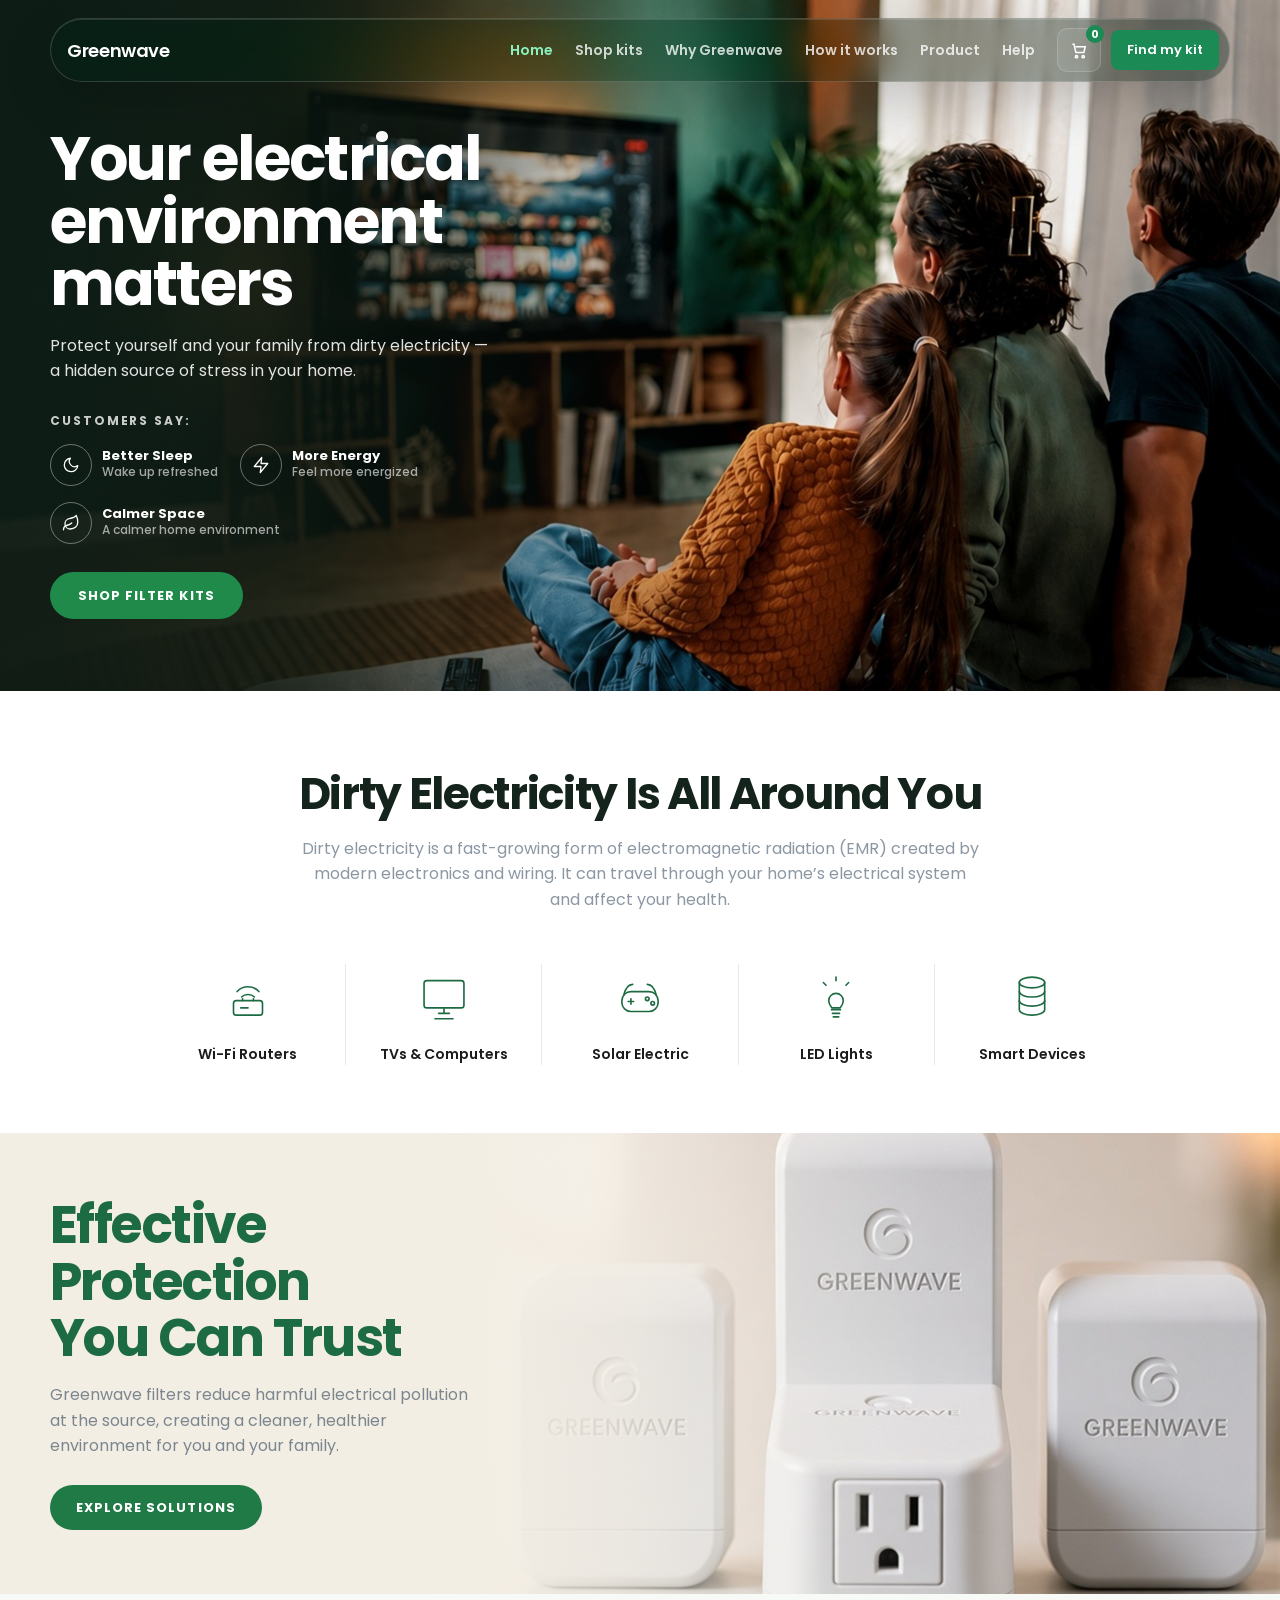
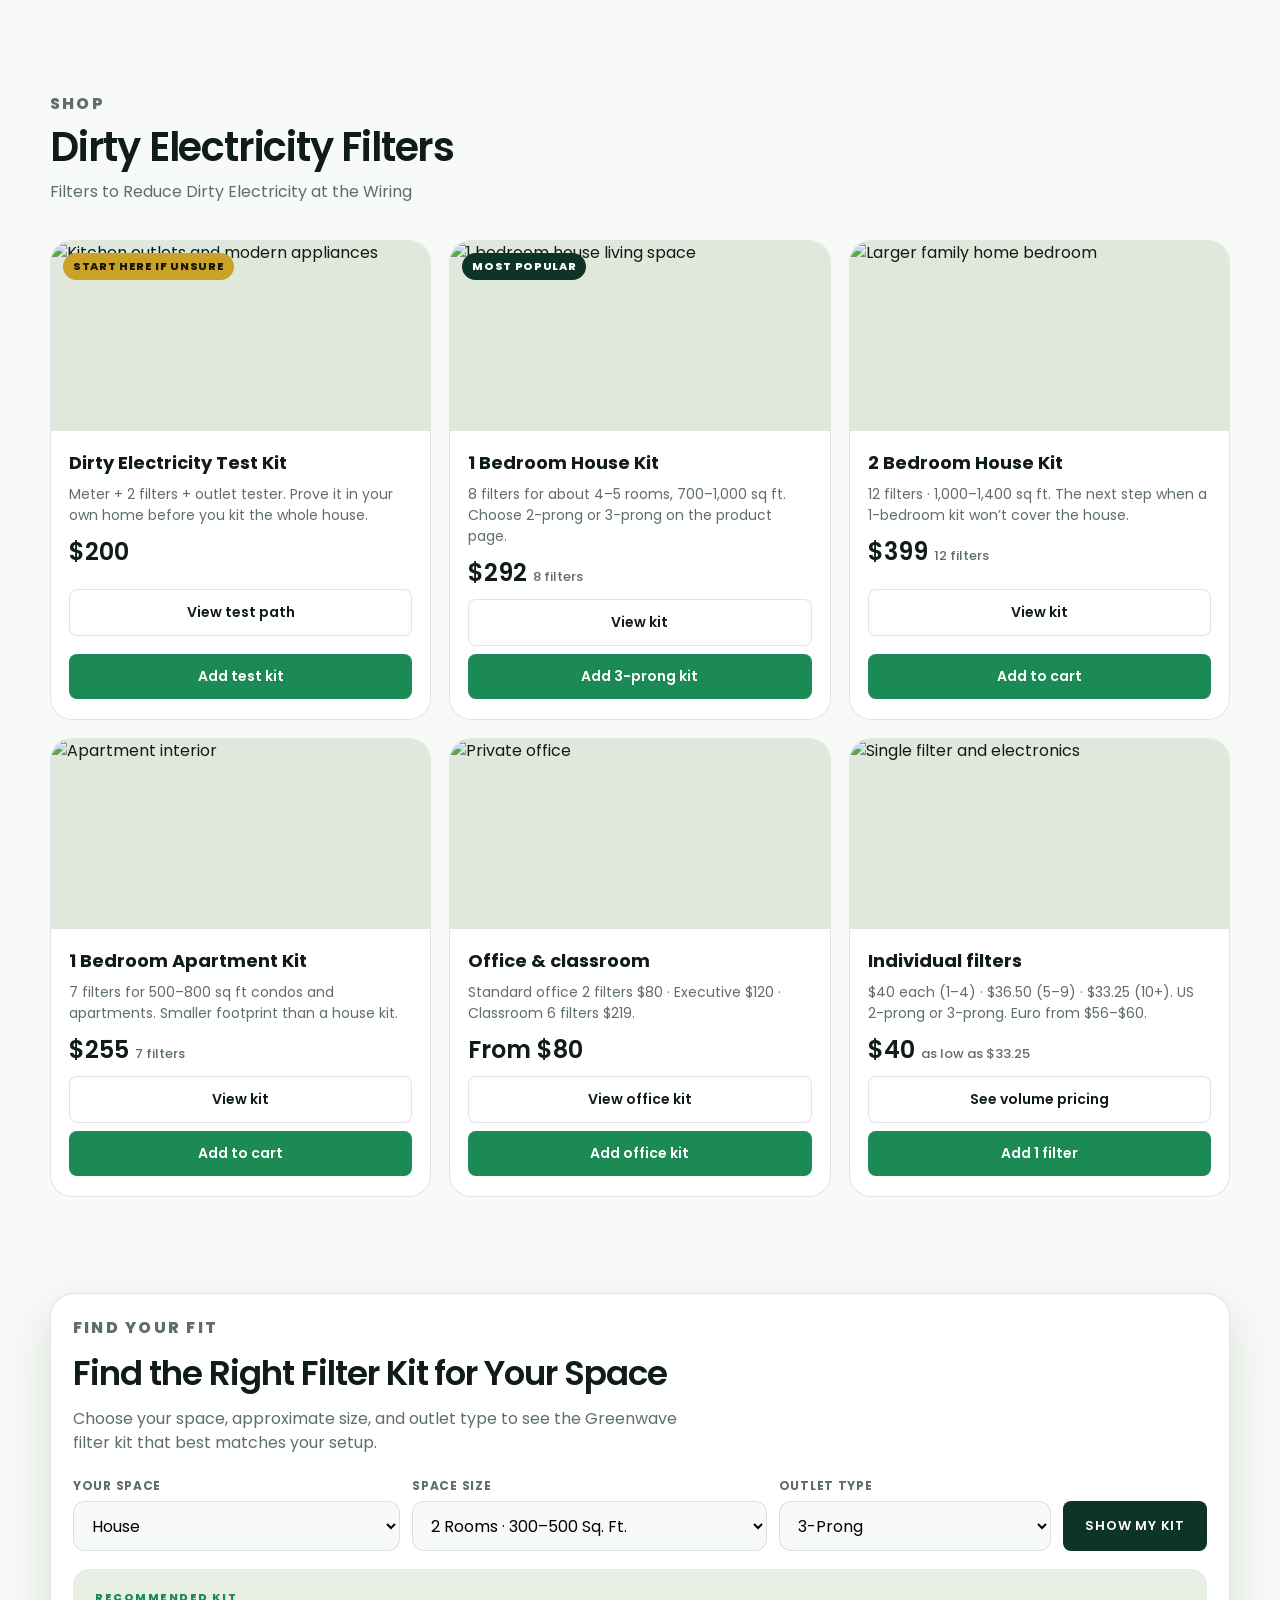
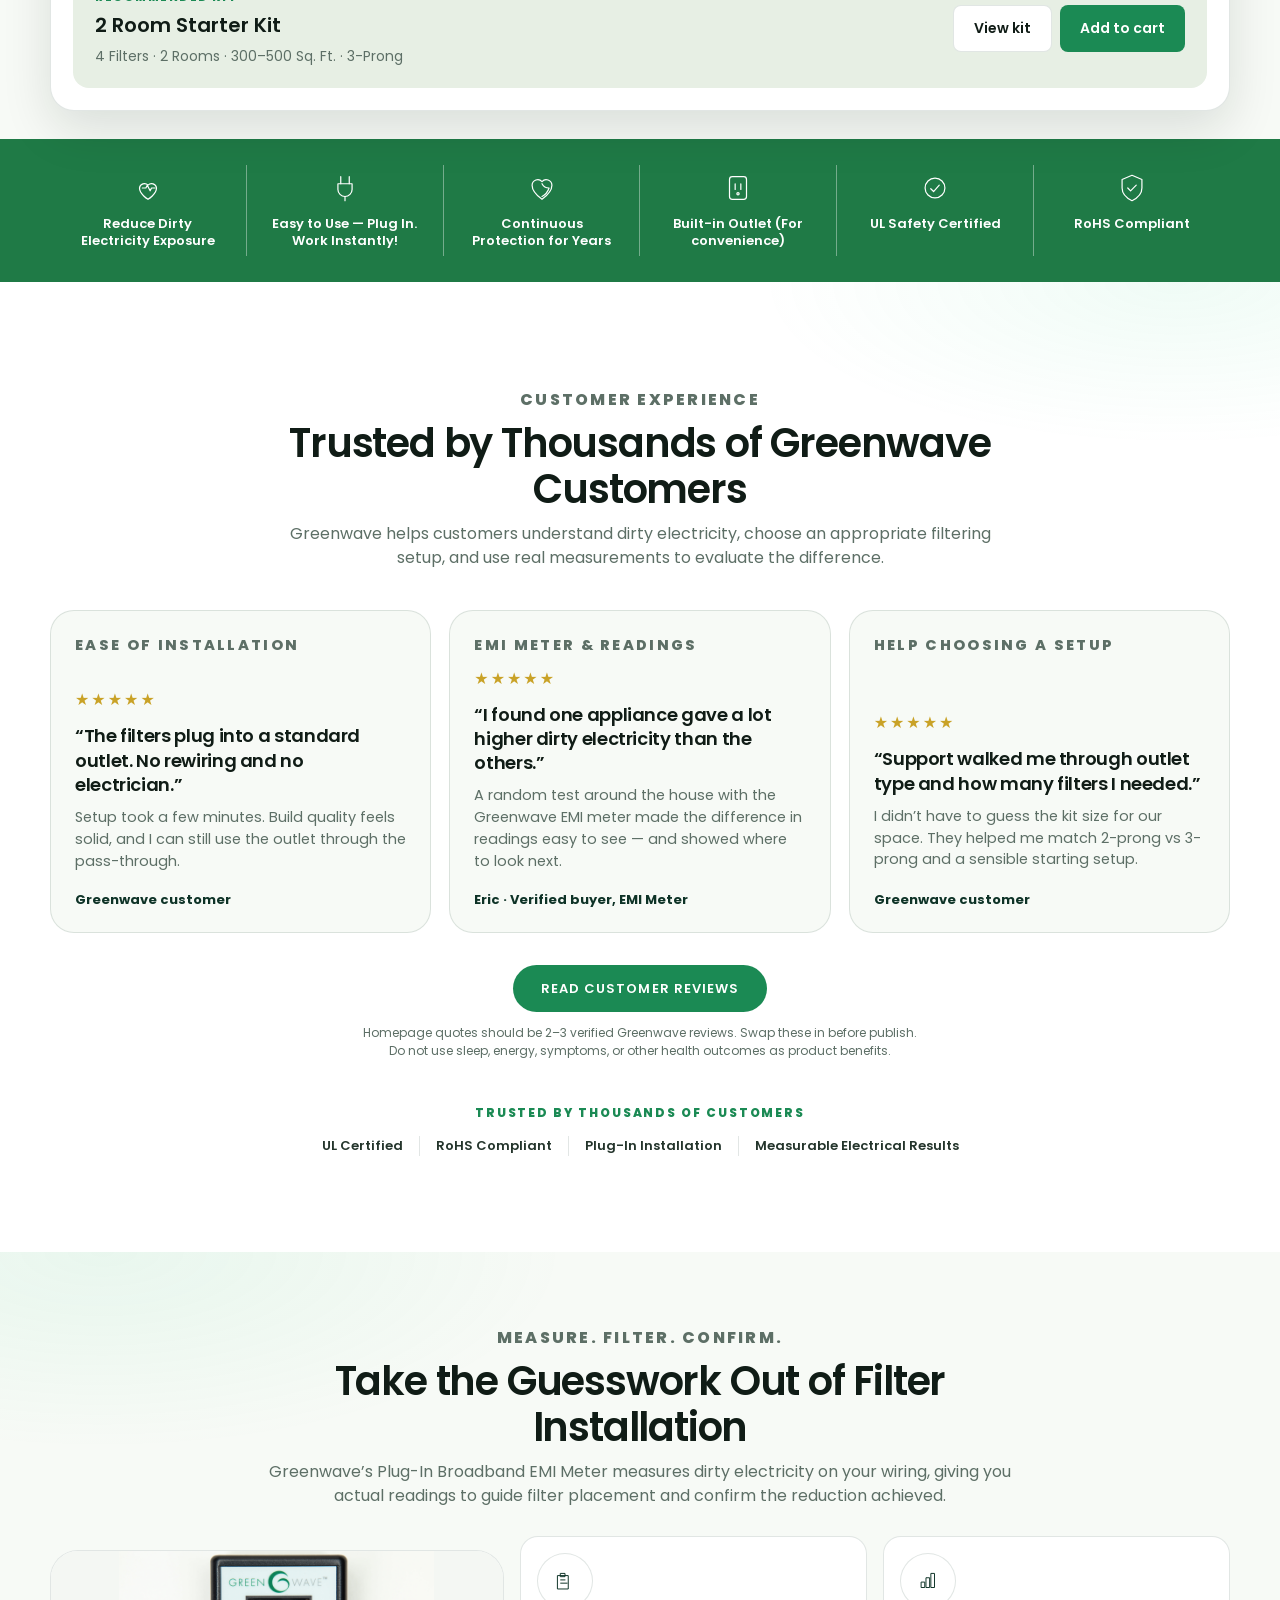
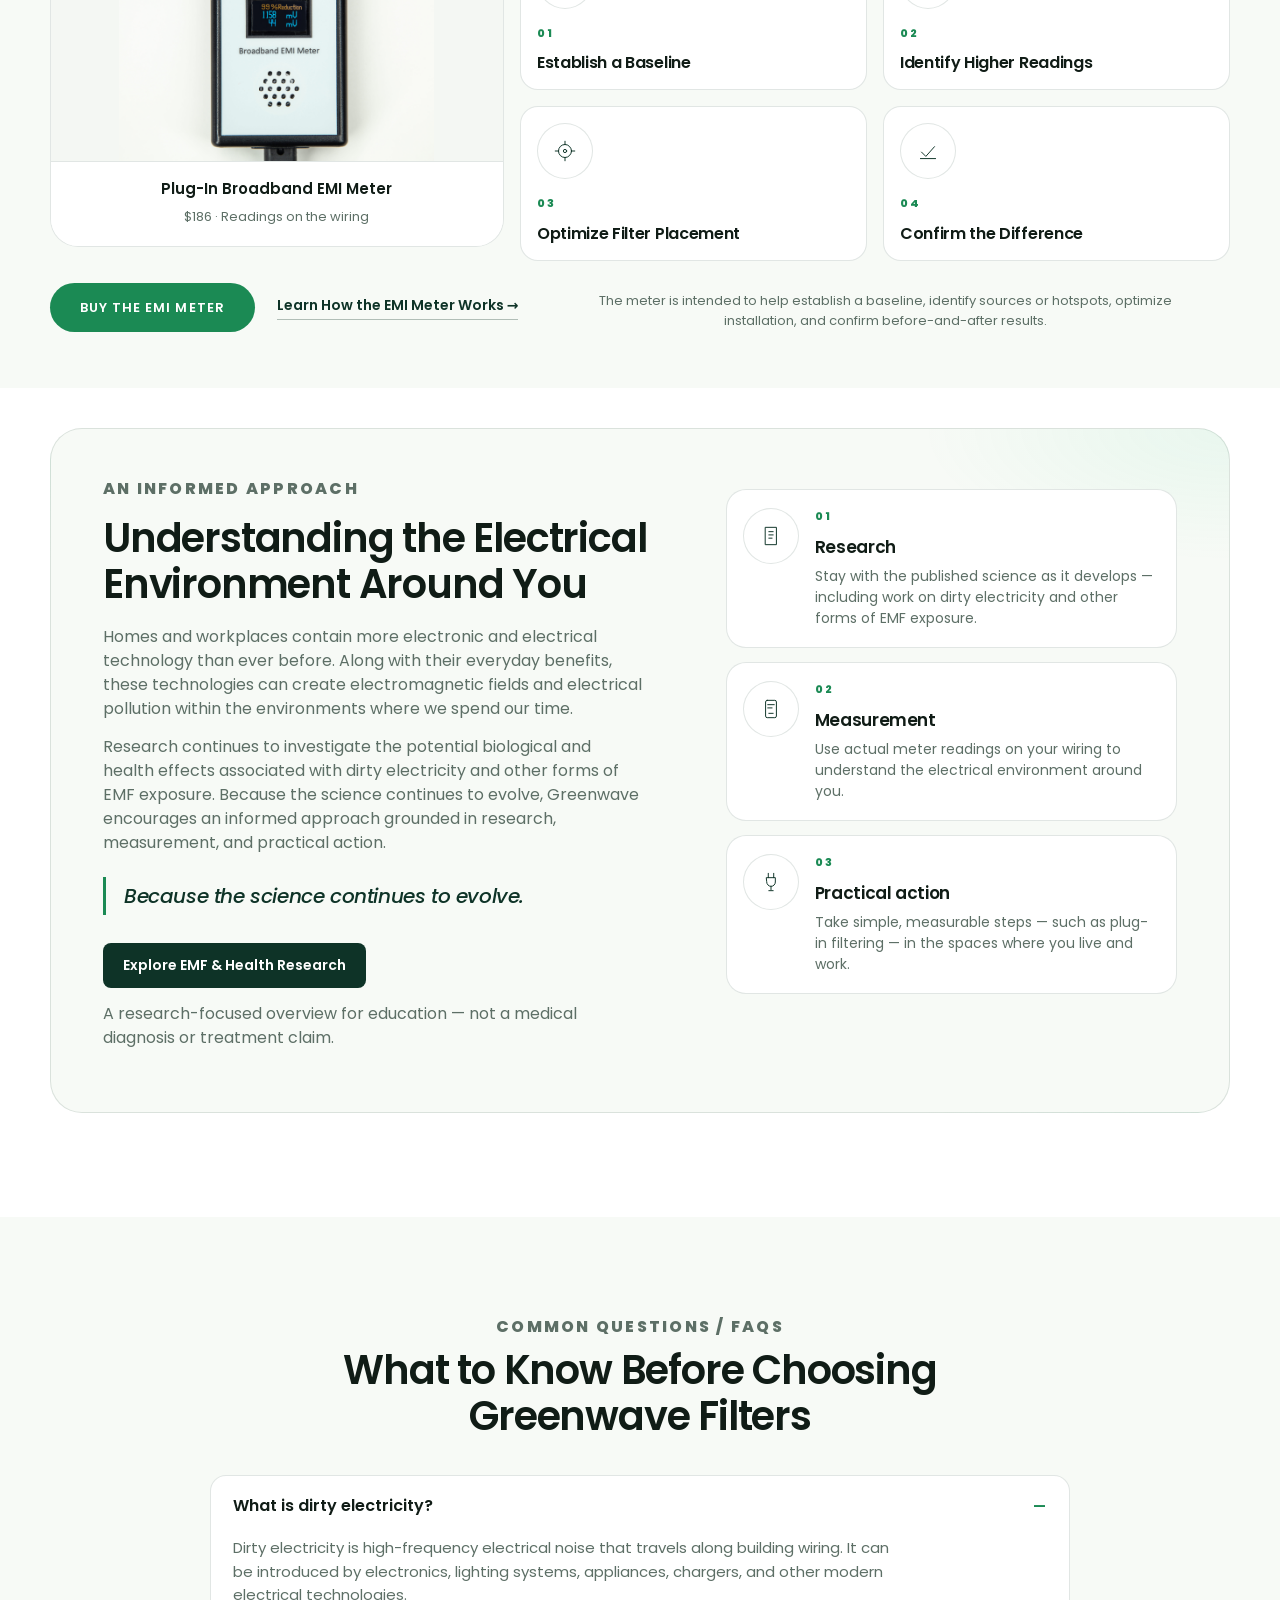
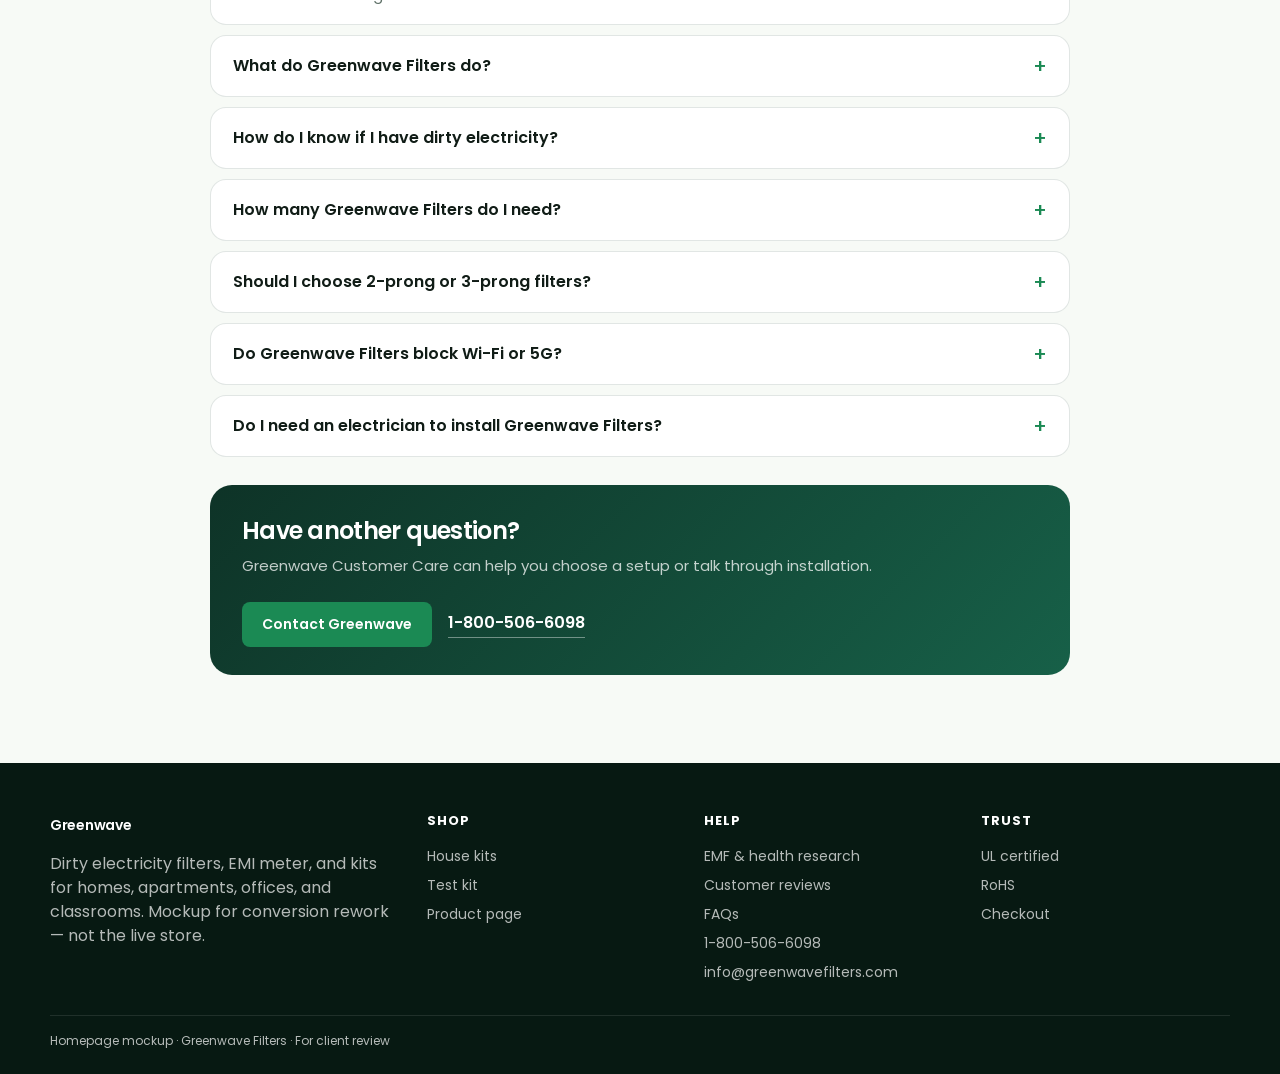
==== copy/index.html @ 809fd167 "Publish the revised Greenwave mockup at /copy." ====
<!DOCTYPE html>
<html lang="en">
<head>
  <meta charset="UTF-8">
  <meta name="viewport" content="width=device-width, initial-scale=1">
  <title>Greenwave Filters — Dirty Electricity Filters | Homepage Mockup</title>
  <meta name="description" content="Plug-in dirty electricity filters for homes, apartments, offices, and classrooms. Measure with the EMI meter. UL certified.">
  <link rel="preconnect" href="https://fonts.googleapis.com">
  <link rel="preconnect" href="https://fonts.gstatic.com" crossorigin>
  <link href="https://fonts.googleapis.com/css2?family=Poppins:ital,wght@0,400;0,500;0,600;0,700;1,400;1,500&display=swap" rel="stylesheet">
  <link rel="stylesheet" href="greenwave-mockup.css">
</head>
<body>
  <a class="skip" href="#main">Skip to content</a>

  <div class="topbar">
    <div class="wrap">
      <span><strong>Don’t buy the wrong kit.</strong> Use the finder — or start with the $200 test kit.</span>
      <span><a href="tel:18005066098">1-800-506-6098</a> · US / CA / MX / JP · UL certified</span>
    </div>
  </div>

  <header class="header">
    <div class="wrap header-inner">
      <a class="logo" href="greenwave-homepage-mockup.html">Greenwave</a>
      <nav class="nav" id="nav">
        <a class="is-active" href="greenwave-homepage-mockup.html">Home</a>
        <a href="#shop">Shop kits</a>
        <a href="#trust">Why Greenwave</a>
        <a href="#measure">How it works</a>
        <a href="greenwave-product-mockup.html">Product</a>
        <a href="#faq">Help</a>
      </nav>
      <div class="header-actions">
        <button class="icon-btn" id="cartBtn" aria-label="Cart">
          <svg viewBox="0 0 24 24"><circle cx="9" cy="20" r="1.4"/><circle cx="17" cy="20" r="1.4"/><path d="M4 5h2l2.2 10h9.6l1.7-7H8"/></svg>
          <span class="cart-count" data-cart-count>0</span>
        </button>
        <a class="btn btn-primary" href="#finder">Find my kit</a>
        <button class="icon-btn menu-toggle" id="menuToggle" aria-label="Menu"><svg viewBox="0 0 24 24"><path d="M4 7h16M4 12h16M4 17h16"/></svg></button>
      </div>
    </div>
  </header>

  <main id="main">
    <section class="hero hero-family">
      <img class="hero-family-photo" src="greenwave-hero-family-hd.jpg" alt="A family watching television together at home">
      <div class="hero-family-shade" aria-hidden="true"></div>
      <div class="wrap hero-family-copy">
        <h1>Your electrical environment matters</h1>
        <p class="lede">Protect yourself and your family from dirty electricity — a hidden source of stress in your home.</p>
        <div class="hero-says">
          <p class="hero-says-kicker">Customers say:</p>
          <div class="hero-says-row" aria-label="Customer feedback">
            <div>
              <span class="hero-says-icon" aria-hidden="true">
                <svg viewBox="0 0 24 24"><path d="M21 12.79A9 9 0 1 1 11.21 3 7 7 0 0 0 21 12.79z"/></svg>
              </span>
              <div>
                <strong>Better Sleep</strong>
                <span>Wake up refreshed</span>
              </div>
            </div>
            <div>
              <span class="hero-says-icon" aria-hidden="true">
                <svg viewBox="0 0 24 24"><polygon points="13 2 3 14 12 14 11 22 21 10 12 10 13 2"/></svg>
              </span>
              <div>
                <strong>More Energy</strong>
                <span>Feel more energized</span>
              </div>
            </div>
            <div>
              <span class="hero-says-icon" aria-hidden="true">
                <svg viewBox="0 0 24 24"><path d="M11 20A7 7 0 0 1 9.8 6.1C15.5 5 17 4.4 19 2c1 2 2 4.1 2 9 0 5-4 9-10 9z"/><path d="M2 21c0-3 1.85-5.36 5.08-6C9.5 14.52 12 13 13 12"/></svg>
              </span>
              <div>
                <strong>Calmer Space</strong>
                <span>A calmer home environment</span>
              </div>
            </div>
          </div>
        </div>
        <div class="hero-actions">
          <a class="btn btn-primary" href="#shop">Shop filter kits</a>
        </div>
      </div>
    </section>

    <section class="around" aria-label="Dirty electricity is all around you">
      <div class="wrap">
        <h2>Dirty Electricity Is All Around You</h2>
        <p>Dirty electricity is a fast-growing form of electromagnetic radiation (EMR) created by modern electronics and wiring. It can travel through your home’s electrical system and affect your health.</p>
        <ul class="around-row">
          <li>
            <svg viewBox="0 0 64 64" aria-hidden="true"><path d="M20 26c6.4-7 17.6-7 24 0"/><path d="M25 32c3.4-3.6 10.6-3.6 14 0"/><path d="M26 36v-2M38 36v-2"/><rect x="16" y="36" width="32" height="16" rx="3"/><path d="M24 44h8"/></svg>
            <span>Wi-Fi Routers</span>
          </li>
          <li>
            <svg viewBox="0 0 64 64" aria-hidden="true"><rect x="10" y="14" width="44" height="30" rx="3"/><path d="M26 50h12M32 44v6"/><path d="M22 56h20"/></svg>
            <span>TVs &amp; Computers</span>
          </li>
          <li>
            <svg viewBox="0 0 64 64" aria-hidden="true"><path d="M14 30c2-8 6-12 10-12M50 30c-2-8-6-12-10-12"/><rect x="12" y="26" width="40" height="22" rx="10"/><path d="M22 34v6M19 37h6"/><circle cx="40" cy="34" r="2"/><circle cx="46" cy="39" r="2"/></svg>
            <span>Solar Electric</span>
          </li>
          <li>
            <svg viewBox="0 0 64 64" aria-hidden="true"><path d="M32 10v4M18 16l3 3M46 16l-3 3"/><path d="M24 36a8 8 0 1 1 16 0c0 4-2 6-3.5 8H27.5C26 42 24 40 24 36z"/><path d="M27 46h10M28 50h8M29 54h6"/></svg>
            <span>LED Lights</span>
          </li>
          <li>
            <svg viewBox="0 0 64 64" aria-hidden="true"><ellipse cx="32" cy="16" rx="14" ry="6"/><path d="M18 16v10c0 3.3 6.3 6 14 6s14-2.7 14-6V16"/><path d="M18 26v10c0 3.3 6.3 6 14 6s14-2.7 14-6V26"/><path d="M18 36v10c0 3.3 6.3 6 14 6s14-2.7 14-6V36"/></svg>
            <span>Smart Devices</span>
          </li>
        </ul>
      </div>
    </section>

    <section class="protect">
      <img src="greenwave-filters-hd.jpg" alt="White Greenwave plug-in filters">
      <div class="protect-shade" aria-hidden="true"></div>
      <div class="wrap">
        <div class="protect-copy">
          <h2>Effective Protection<br>You Can Trust</h2>
          <p>Greenwave filters reduce harmful electrical pollution at the source, creating a cleaner, healthier environment for you and your family.</p>
          <a class="btn btn-primary" href="#shop">Explore solutions</a>
        </div>
      </div>
    </section>

    <section class="section" id="shop">
      <div class="wrap">
        <div class="section-head">
          <p class="eyebrow">Shop</p>
          <h2>Dirty Electricity Filters</h2>
          <p>Filters to Reduce Dirty Electricity at the Wiring</p>
        </div>
        <div class="shop-grid">
          <article class="product">
            <div class="product-img">
              <span class="badge gold">Start here if unsure</span>
              <img src="https://test.intelithicsolutions.com/wp-content/uploads/2026/09/ChatGPT-Image-Sep-22-2026-12_45_39-PM-1.png" alt="Kitchen outlets and modern appliances">
            </div>
            <div class="product-body">
              <h3>Dirty Electricity Test Kit</h3>
              <p>Meter + 2 filters + outlet tester. Prove it in your own home before you kit the whole house.</p>
              <div class="price">$200</div>
              <a class="btn btn-line" href="greenwave-product-mockup.html?kit=starter&prong=3">View test path</a>
              <button class="btn btn-primary" type="button" data-quick-add='{"id":"test","name":"Dirty Electricity Test Kit","price":200,"prong":"3","qty":1}'>Add test kit</button>
            </div>
          </article>
          <article class="product">
            <div class="product-img">
              <span class="badge">Most popular</span>
              <img src="https://images.unsplash.com/photo-1600210492486-724fe5c67fb0?auto=format&fit=crop&w=900&q=80" alt="1 bedroom house living space">
            </div>
            <div class="product-body">
              <h3>1 Bedroom House Kit</h3>
              <p>8 filters for about 4–5 rooms, 700–1,000 sq ft. Choose 2-prong or 3-prong on the product page.</p>
              <div class="price">$292 <small>8 filters</small></div>
              <a class="btn btn-line" href="greenwave-product-mockup.html?kit=1br-house&prong=3">View kit</a>
              <button class="btn btn-primary" type="button" data-quick-add='{"id":"1br-house","name":"1 Bedroom House Kit","price":292,"prong":"3","qty":1}'>Add 3-prong kit</button>
            </div>
          </article>
          <article class="product">
            <div class="product-img">
              <img src="https://images.unsplash.com/photo-1505693416388-ac5ce068fe85?auto=format&fit=crop&w=900&q=80" alt="Larger family home bedroom">
            </div>
            <div class="product-body">
              <h3>2 Bedroom House Kit</h3>
              <p>12 filters · 1,000–1,400 sq ft. The next step when a 1-bedroom kit won’t cover the house.</p>
              <div class="price">$399 <small>12 filters</small></div>
              <a class="btn btn-line" href="greenwave-product-mockup.html?kit=2br-house&prong=3">View kit</a>
              <button class="btn btn-primary" type="button" data-quick-add='{"id":"2br-house","name":"2 Bedroom House Kit","price":399,"prong":"3","qty":1}'>Add to cart</button>
            </div>
          </article>
          <article class="product">
            <div class="product-img">
              <img src="https://images.unsplash.com/photo-1522708323590-d24dbb6b0267?auto=format&fit=crop&w=900&q=80" alt="Apartment interior">
            </div>
            <div class="product-body">
              <h3>1 Bedroom Apartment Kit</h3>
              <p>7 filters for 500–800 sq ft condos and apartments. Smaller footprint than a house kit.</p>
              <div class="price">$255 <small>7 filters</small></div>
              <a class="btn btn-line" href="greenwave-product-mockup.html?kit=1br-apt&prong=3">View kit</a>
              <button class="btn btn-primary" type="button" data-quick-add='{"id":"1br-apt","name":"1 Bedroom Apartment Kit","price":255,"prong":"3","qty":1}'>Add to cart</button>
            </div>
          </article>
          <article class="product">
            <div class="product-img">
              <img src="https://images.unsplash.com/photo-1497366216548-37526070297c?auto=format&fit=crop&w=900&q=80" alt="Private office">
            </div>
            <div class="product-body">
              <h3>Office &amp; classroom</h3>
              <p>Standard office 2 filters $80 · Executive $120 · Classroom 6 filters $219.</p>
              <div class="price">From $80</div>
              <a class="btn btn-line" href="greenwave-product-mockup.html?kit=office&prong=3">View office kit</a>
              <button class="btn btn-primary" type="button" data-quick-add='{"id":"office","name":"Standard Office Kit","price":80,"prong":"3","qty":1}'>Add office kit</button>
            </div>
          </article>
          <article class="product">
            <div class="product-img">
              <img src="https://images.unsplash.com/photo-1558002038-1055907df827?auto=format&fit=crop&w=900&q=80" alt="Single filter and electronics">
            </div>
            <div class="product-body">
              <h3>Individual filters</h3>
              <p>$40 each (1–4) · $36.50 (5–9) · $33.25 (10+). US 2-prong or 3-prong. Euro from $56–$60.</p>
              <div class="price">$40 <small>as low as $33.25</small></div>
              <a class="btn btn-line" href="greenwave-product-mockup.html?kit=starter&prong=3">See volume pricing</a>
              <button class="btn btn-primary" type="button" data-quick-add='{"id":"filter","name":"Greenwave Filter (3-prong)","price":40,"prong":"3","qty":1}'>Add 1 filter</button>
            </div>
          </article>
        </div>
      </div>
    </section>

    <section class="finder" id="finder">
      <div class="wrap">
        <div class="finder-box">
          <p class="eyebrow">Find your fit</p>
          <h2>Find the Right Filter Kit for Your Space</h2>
          <p>Choose your space, approximate size, and outlet type to see the Greenwave filter kit that best matches your setup.</p>
          <div class="finder-row">
            <div class="field">
              <label for="spaceType">Your space</label>
              <select id="spaceType">
                <option value="house">House</option>
                <option value="apartment">Apartment</option>
                <option value="office">Office</option>
                <option value="classroom">Classroom</option>
              </select>
            </div>
            <div class="field">
              <label for="spaceSize">Space size</label>
              <select id="spaceSize"></select>
            </div>
            <div class="field">
              <label for="prongType">Outlet type</label>
              <select id="prongType">
                <option value="3">3-Prong</option>
                <option value="2">2-Prong</option>
              </select>
            </div>
            <button class="btn btn-dark finder-go" type="button" id="findBtn">Show my kit</button>
          </div>
          <div class="finder-result is-on" id="finderResult"></div>
        </div>
      </div>
    </section>

    <section class="trustbar" id="trust" aria-label="Greenwave benefits">
      <ul class="wrap">
        <li>
          <svg viewBox="0 0 48 48" aria-hidden="true"><path d="M24 40s-12-7.4-12-16a7 7 0 0 1 12-4 7 7 0 0 1 12 4c0 8.6-12 16-12 16z"/><path d="M16 24h5l2-4 4 8 2-4h5"/></svg>
          <span>Reduce Dirty Electricity Exposure</span>
        </li>
        <li>
          <svg viewBox="0 0 48 48" aria-hidden="true"><path d="M18 8v10M30 8v10"/><path d="M14 18h20v8a10 10 0 0 1-20 0z"/><path d="M24 36v6"/></svg>
          <span>Easy to Use — Plug In. Work Instantly!</span>
        </li>
        <li>
          <svg viewBox="0 0 48 48" aria-hidden="true"><path d="M24 40c-8-6-14-12-14-20a8 8 0 0 1 14-5 8 8 0 0 1 14 5c0 8-6 14-14 20z"/><path d="M24 18c2 4 6 6 10 6-2 6-6 10-10 12"/></svg>
          <span>Continuous Protection for Years</span>
        </li>
        <li>
          <svg viewBox="0 0 48 48" aria-hidden="true"><rect x="12" y="8" width="24" height="32" rx="4"/><path d="M20 18v8M28 18v8"/><circle cx="24" cy="32" r="1.6"/></svg>
          <span>Built-in Outlet (For convenience)</span>
        </li>
        <li>
          <svg viewBox="0 0 48 48" aria-hidden="true"><circle cx="24" cy="24" r="14"/><path d="M18 25l4 4 8-9"/></svg>
          <span>UL Safety Certified</span>
        </li>
        <li>
          <svg viewBox="0 0 48 48" aria-hidden="true"><path d="M24 6l14 6v12c0 9-6 14-14 18C16 38 10 33 10 24V12z"/><path d="M18 24l4 4 8-8"/></svg>
          <span>RoHS Compliant</span>
        </li>
      </ul>
    </section>

    <section class="section experience" id="reviews">
      <div class="wrap">
        <div class="section-head experience-head" data-reveal>
          <p class="eyebrow">Customer experience</p>
          <h2>Trusted by Thousands of Greenwave Customers</h2>
          <p>Greenwave helps customers understand dirty electricity, choose an appropriate filtering setup, and use real measurements to evaluate the difference.</p>
        </div>

        <div class="experience-grid">
          <article class="experience-card" data-reveal>
            <p class="experience-theme">Ease of installation</p>
            <div class="stars" aria-label="5 stars">★★★★★</div>
            <h3>“The filters plug into a standard outlet. No rewiring and no electrician.”</h3>
            <p>Setup took a few minutes. Build quality feels solid, and I can still use the outlet through the pass-through.</p>
            <cite>Greenwave customer</cite>
          </article>
          <article class="experience-card" data-reveal>
            <p class="experience-theme">EMI Meter &amp; readings</p>
            <div class="stars" aria-label="5 stars">★★★★★</div>
            <h3>“I found one appliance gave a lot higher dirty electricity than the others.”</h3>
            <p>A random test around the house with the Greenwave EMI meter made the difference in readings easy to see — and showed where to look next.</p>
            <cite>Eric · Verified buyer, EMI Meter</cite>
          </article>
          <article class="experience-card" data-reveal>
            <p class="experience-theme">Help choosing a setup</p>
            <div class="stars" aria-label="5 stars">★★★★★</div>
            <h3>“Support walked me through outlet type and how many filters I needed.”</h3>
            <p>I didn’t have to guess the kit size for our space. They helped me match 2-prong vs 3-prong and a sensible starting setup.</p>
            <cite>Greenwave customer</cite>
          </article>
        </div>

        <div class="experience-cta" data-reveal>
          <a class="btn btn-primary" href="#reviews">Read Customer Reviews</a>
          <p class="experience-note">Homepage quotes should be 2–3 verified Greenwave reviews. Swap these in before publish. Do not use sleep, energy, symptoms, or other health outcomes as product benefits.</p>
        </div>

        <div class="experience-trust" data-reveal>
          <p class="experience-trust-kicker">Trusted by thousands of customers</p>
          <ul>
            <li>UL Certified</li>
            <li>RoHS Compliant</li>
            <li>Plug-In Installation</li>
            <li>Measurable Electrical Results</li>
          </ul>
        </div>
      </div>
    </section>

    <section class="section measure" id="measure">
      <div class="wrap">
        <div class="section-head measure-head" data-reveal>
          <p class="eyebrow">Measure. Filter. Confirm.</p>
          <h2>Take the Guesswork Out of Filter Installation</h2>
          <p>Greenwave’s Plug-In Broadband EMI Meter measures dirty electricity on your wiring, giving you actual readings to guide filter placement and confirm the reduction achieved.</p>
        </div>

        <div class="measure-layout">
          <figure class="measure-photo" data-reveal>
            <img src="greenwave-emi-meter.jpg" alt="Greenwave Plug-In Broadband EMI Meter showing millivolt readings">
            <figcaption class="measure-tag">
              <b>Plug-In Broadband EMI Meter</b>
              <span>$186 · Readings on the wiring</span>
            </figcaption>
          </figure>

          <div class="measure-grid">
            <article class="measure-card" data-reveal>
              <span class="why-icon" aria-hidden="true">
                <svg viewBox="0 0 48 48"><path d="M10 38V14h20v24z"/><path d="M16 10h8v6h-8z"/><path d="M16 22h8M16 28h12"/></svg>
              </span>
              <span class="why-kicker">01</span>
              <h3>Establish a Baseline</h3>
            </article>
            <article class="measure-card" data-reveal>
              <span class="why-icon" aria-hidden="true">
                <svg viewBox="0 0 48 48"><path d="M12 36h6V26h-6zM21 36h6V18h-6zM30 36h6V10h-6z"/></svg>
              </span>
              <span class="why-kicker">02</span>
              <h3>Identify Higher Readings</h3>
            </article>
            <article class="measure-card" data-reveal>
              <span class="why-icon" aria-hidden="true">
                <svg viewBox="0 0 48 48"><circle cx="24" cy="24" r="12"/><circle cx="24" cy="24" r="3"/><path d="M24 6v6M24 36v6M6 24h6M36 24h6"/></svg>
              </span>
              <span class="why-kicker">03</span>
              <h3>Optimize Filter Placement</h3>
            </article>
            <article class="measure-card" data-reveal>
              <span class="why-icon" aria-hidden="true">
                <svg viewBox="0 0 48 48"><path d="M12 26l8 8 16-18"/><path d="M10 38h28"/></svg>
              </span>
              <span class="why-kicker">04</span>
              <h3>Confirm the Difference</h3>
            </article>
          </div>
        </div>

        <div class="measure-cta" data-reveal>
          <button class="btn btn-primary btn-glow" type="button" data-quick-add='{"id":"meter","name":"Broadband EMI Meter","price":186,"prong":"3","qty":1}'>Buy the EMI Meter</button>
          <a class="approach-link measure-link" href="greenwave-product-mockup.html?kit=test">Learn How the EMI Meter Works <span aria-hidden="true">→</span></a>
          <p class="measure-note">The meter is intended to help establish a baseline, identify sources or hotspots, optimize installation, and confirm before-and-after results.</p>
        </div>
      </div>
    </section>

    <section class="section informed" id="research">
      <div class="wrap">
        <div class="informed-panel">
          <div class="informed-copy" data-reveal>
            <p class="eyebrow">An informed approach</p>
            <h2>Understanding the Electrical Environment Around You</h2>
            <p>Homes and workplaces contain more electronic and electrical technology than ever before. Along with their everyday benefits, these technologies can create electromagnetic fields and electrical pollution within the environments where we spend our time.</p>
            <p>Research continues to investigate the potential biological and health effects associated with dirty electricity and other forms of EMF exposure. Because the science continues to evolve, Greenwave encourages an informed approach grounded in research, measurement, and practical action.</p>
            <blockquote class="informed-quote">
              <p>Because the science continues to evolve.</p>
            </blockquote>
            <a class="btn btn-dark" href="#research">Explore EMF &amp; Health Research</a>
            <p class="informed-fine">A research-focused overview for education — not a medical diagnosis or treatment claim.</p>
          </div>

          <ol class="informed-pillars" data-reveal>
            <li>
              <span class="why-icon" aria-hidden="true">
                <svg viewBox="0 0 48 48"><path d="M14 8h20v32H14z"/><path d="M20 16h8M20 22h8M20 28h6"/></svg>
              </span>
              <div>
                <span class="why-kicker">01</span>
                <h3>Research</h3>
                <p>Stay with the published science as it develops — including work on dirty electricity and other forms of EMF exposure.</p>
              </div>
            </li>
            <li>
              <span class="why-icon" aria-hidden="true">
                <svg viewBox="0 0 48 48"><rect x="14" y="8" width="20" height="32" rx="3"/><path d="M18 16h12M18 22h8"/><path d="M20 32h8"/></svg>
              </span>
              <div>
                <span class="why-kicker">02</span>
                <h3>Measurement</h3>
                <p>Use actual meter readings on your wiring to understand the electrical environment around you.</p>
              </div>
            </li>
            <li>
              <span class="why-icon" aria-hidden="true">
                <svg viewBox="0 0 48 48"><path d="M19 8v8M29 8v8"/><path d="M16 16h16v8a8 8 0 0 1-16 0z"/><path d="M24 32v6"/><path d="M20 40h8"/></svg>
              </span>
              <div>
                <span class="why-kicker">03</span>
                <h3>Practical action</h3>
                <p>Take simple, measurable steps — such as plug-in filtering — in the spaces where you live and work.</p>
              </div>
            </li>
          </ol>
        </div>
      </div>
    </section>


    <section class="section faq-sec" id="faq">
      <div class="wrap">
        <div class="section-head faq-head" data-reveal>
          <p class="eyebrow">Common questions / FAQs</p>
          <h2>What to Know Before Choosing Greenwave Filters</h2>
        </div>
        <div class="faq" data-reveal>
          <details open>
            <summary>What is dirty electricity?</summary>
            <p>Dirty electricity is high-frequency electrical noise that travels along building wiring. It can be introduced by electronics, lighting systems, appliances, chargers, and other modern electrical technologies.</p>
          </details>
          <details>
            <summary>What do Greenwave Filters do?</summary>
            <p>Greenwave Filters plug into electrical outlets and reduce high-frequency electrical noise on circuit wiring.</p>
          </details>
          <details>
            <summary>How do I know if I have dirty electricity?</summary>
            <p>A broadband EMI meter designed for dirty electricity measurement can provide readings from your wiring, helping you compare different outlets and areas of your space.</p>
          </details>
          <details>
            <summary>How many Greenwave Filters do I need?</summary>
            <p>The appropriate number depends on the size and electrical characteristics of your space. Start with the <a href="#finder">Greenwave Kit Finder</a> for a recommended setup. You can then use an EMI Meter to fine-tune filter placement using actual readings.</p>
          </details>
          <details>
            <summary>Should I choose 2-prong or 3-prong filters?</summary>
            <p>Choose the filter type that matches the electrical outlets where the filters will be installed. The <a href="#finder">Kit Finder</a> can help you identify the appropriate option for your space.</p>
          </details>
          <details>
            <summary>Do Greenwave Filters block Wi-Fi or 5G?</summary>
            <p>No. Greenwave Filters are designed to reduce high-frequency electrical noise carried on building wiring. They are not wireless signal blockers or RF shielding products.</p>
          </details>
          <details>
            <summary>Do I need an electrician to install Greenwave Filters?</summary>
            <p>Greenwave Filters are designed for straightforward plug-in installation in compatible outlets. If you have unusual wiring conditions or electrical safety concerns, contact Greenwave Customer Care or a qualified electrical professional.</p>
          </details>
        </div>
        <div class="faq-contact" data-reveal>
          <div>
            <h2>Have another question?</h2>
            <p>Greenwave Customer Care can help you choose a setup or talk through installation.</p>
          </div>
          <div class="faq-contact-actions">
            <a class="btn btn-primary" href="mailto:info@greenwavefilters.com">Contact Greenwave</a>
            <a class="faq-phone" href="tel:18005066098">1-800-506-6098</a>
          </div>
        </div>
      </div>
    </section>
  </main>

  <footer>
    <div class="wrap">
      <div class="foot-grid">
        <div>
          <a class="logo" href="greenwave-homepage-mockup.html" style="color:#fff">Greenwave</a>
          <p style="margin-top:12px">Dirty electricity filters, EMI meter, and kits for homes, apartments, offices, and classrooms. Mockup for conversion rework — not the live store.</p>
        </div>
        <div>
          <h4>Shop</h4>
          <a href="#shop">House kits</a>
          <a href="#shop">Test kit</a>
          <a href="greenwave-product-mockup.html">Product page</a>
        </div>
        <div>
          <h4>Help</h4>
          <a href="#research">EMF &amp; health research</a>
          <a href="#reviews">Customer reviews</a>
          <a href="#faq">FAQs</a>
          <a href="tel:18005066098">1-800-506-6098</a>
          <a href="mailto:info@greenwavefilters.com">info@greenwavefilters.com</a>
        </div>
        <div>
          <h4>Trust</h4>
          <a href="#">UL certified</a>
          <a href="#">RoHS</a>
          <a href="greenwave-checkout-mockup.html">Checkout</a>
        </div>
      </div>
      <div class="foot-bottom">Homepage mockup · Greenwave Filters · For client review</div>
    </div>
  </footer>

  <div class="overlay" id="overlay"></div>
  <aside class="drawer" id="drawer" aria-label="Cart">
    <div class="drawer-head">
      <strong>Cart</strong>
      <button class="icon-btn" id="closeCart" type="button" aria-label="Close">✕</button>
    </div>
    <div class="cart-items" id="cartItems"></div>
    <div class="drawer-foot">
      <div class="summary-row total"><span>Subtotal</span><span id="cartSubtotal">$0</span></div>
      <p style="font-size:12px;color:#5d6f66;margin:8px 0 12px">Prong type is saved on each line so checkout doesn’t ship the wrong plug.</p>
      <a class="btn btn-primary" href="greenwave-checkout-mockup.html" style="width:100%">Checkout</a>
    </div>
  </aside>

  <script src="greenwave-mockup.js"></script>
</body>
</html>
---- copy/greenwave-mockup.css ----
:root {
  --ink: #101c16;
  --ink-soft: #24352c;
  --muted: #5d6f66;
  --paper: #f7faf6;
  --white: #ffffff;
  --forest: #0e3327;
  --forest-2: #071912;
  --leaf: #1b8a54;
  --mint: #3ad48a;
  --mint-2: #8af0bc;
  --sand: #e7efe4;
  --line: rgba(14, 51, 39, 0.12);
  --gold: #c9a227;
  --danger: #b42318;
  --shadow: 0 18px 50px rgba(7, 25, 18, 0.12);
  --radius: 18px;
  --max: 1180px;
}

* { box-sizing: border-box; margin: 0; padding: 0; }
html { scroll-behavior: smooth; }
body {
  font-family: Poppins, system-ui, sans-serif;
  color: var(--ink);
  background: var(--paper);
  line-height: 1.5;
}
p, .lede {
  font-family: Poppins, sans-serif;
}
img { max-width: 100%; display: block; }
a { color: inherit; text-decoration: none; }
button, input, select { font: inherit; }
.wrap { width: min(var(--max), calc(100% - 40px)); margin: 0 auto; }

.skip {
  position: absolute; left: -999px;
}
.skip:focus { left: 12px; top: 12px; background: #fff; padding: 8px 12px; z-index: 99; }

/* ── Topbar ── */
.topbar {
  background: var(--forest-2);
  color: rgba(255,255,255,.78);
  font-size: 13px;
  font-weight: 500;
}
.topbar .wrap {
  display: flex; justify-content: space-between; gap: 16px;
  padding: 9px 0; flex-wrap: wrap;
}
.topbar a { color: var(--mint-2); font-weight: 600; }
.topbar strong { color: #fff; font-weight: 600; }

/* ── Header ── */
.topbar { display: none; }
.header {
  position: fixed;
  top: 18px;
  left: 0;
  right: 0;
  z-index: 40;
  background: transparent;
  border: none;
}
.header-inner {
  display: flex;
  align-items: center;
  gap: 22px;
  min-height: 64px;
  padding: 8px 10px 8px 16px;
  background: rgba(10, 32, 24, 0.38);
  backdrop-filter: blur(22px) saturate(170%);
  -webkit-backdrop-filter: blur(22px) saturate(170%);
  border: 1px solid rgba(255, 255, 255, 0.16);
  border-radius: 999px;
  box-shadow: 0 18px 50px rgba(0, 0, 0, 0.18), inset 0 1px 0 rgba(255, 255, 255, 0.12);
}
.header.is-scrolled .header-inner {
  background: rgba(8, 28, 22, 0.72);
  border-color: rgba(255, 255, 255, 0.2);
}
.logo {
  display: flex; align-items: center;
  font-family: Poppins, sans-serif;
  font-weight: 600; font-size: 18px; letter-spacing: -0.02em;
  color: #fff;
}
.nav { display: flex; gap: 22px; margin-left: auto; }
.nav a { font-size: 14px; font-weight: 600; color: rgba(255,255,255,.78); }
.nav a:hover, .nav a.is-active { color: var(--mint-2); }
.header-actions { display: flex; align-items: center; gap: 10px; }
.icon-btn {
  width: 44px; height: 44px; border-radius: 12px; border: 1px solid var(--line);
  background: #fff; color: var(--ink);
  display: grid; place-items: center; cursor: pointer; position: relative;
}
.header .icon-btn {
  border-radius: 10px;
  border: 1px solid rgba(255,255,255,.16);
  background: rgba(255,255,255,.08);
  color: #fff;
}
.icon-btn svg { width: 20px; height: 20px; fill: none; stroke: currentColor; stroke-width: 1.8; }
.cart-count {
  position: absolute; top: -4px; right: -4px;
  min-width: 18px; height: 18px; border-radius: 99px;
  background: var(--leaf); color: #fff; font-size: 11px; font-weight: 700;
  display: grid; place-items: center; padding: 0 5px;
}
.menu-toggle { display: none; }

.btn {
  display: inline-flex; align-items: center; justify-content: center; gap: 8px;
  border: 0; border-radius: 8px; padding: 12px 20px;
  font-family: Poppins, sans-serif;
  font-weight: 600; font-size: 14px; letter-spacing: 0;
  cursor: pointer;
  transition: background .15s, border-color .15s, color .15s;
}
.btn:hover { transform: none; }
.btn-primary { background: var(--leaf); color: #fff; box-shadow: none; }
.btn-primary:hover { background: #167a4a; }
.header .btn-primary { padding: 10px 16px; font-size: 13px; font-weight: 600; }
.btn-dark { background: var(--forest); color: #fff; }
.btn-ghost { background: transparent; color: #fff; border: 1px solid rgba(255,255,255,.35); }
.btn-ghost:hover { background: rgba(255,255,255,.08); }
.btn-line { background: #fff; border: 1px solid var(--line); color: var(--ink); }
.header .btn-line { background: transparent; border-color: rgba(255,255,255,.35); color: #fff; }
.btn-gold { background: var(--gold); color: #1a1404; }

/* ── Hero ── */
.hero {
  position: relative; overflow: hidden;
  background:
    radial-gradient(900px 440px at 82% 18%, rgba(58,212,138,.24), transparent 56%),
    radial-gradient(720px 420px at 8% 5%, rgba(138,240,188,.12), transparent 52%),
    linear-gradient(160deg, var(--forest-2), #0b2d22 52%, #134433);
  color: #fff;
  padding: 128px 0 100px;
}
.hero-grid {
  display: grid; grid-template-columns: 1.02fr .98fr; gap: 70px; align-items: center;
}
.hero-overline {
  color: var(--mint-2);
  font-size: 13px;
  font-weight: 700;
  letter-spacing: .18em;
  text-transform: uppercase;
  margin-bottom: 16px;
}
.hero h1 {
  font-family: Poppins, sans-serif;
  font-size: clamp(38px, 4.6vw, 56px);
  line-height: 1.12; letter-spacing: -0.03em;
  margin: 0 0 20px; font-weight: 600;
  max-width: 640px;
}
.hero h1 em { font-style: italic; color: var(--mint); }
.lede { font-size: 18px; color: rgba(255,255,255,.76); max-width: 590px; margin-bottom: 30px; }
.hero-actions { display: flex; flex-wrap: wrap; align-items: center; gap: 12px; margin-bottom: 28px; }
.hero-actions .btn {
  border-radius: 999px;
  padding: 13px 22px;
  letter-spacing: .06em;
  text-transform: uppercase;
  font-size: 13px;
}
.hero-learn {
  color: rgba(255,255,255,.88);
  font-size: 14px;
  font-weight: 600;
  text-decoration: underline;
  text-underline-offset: 4px;
}
.hero-learn:hover { color: var(--mint-2); }
.hero-says { max-width: 640px; }
.hero-says-kicker {
  color: rgba(255,255,255,.78);
  font-size: 12px;
  font-weight: 700;
  letter-spacing: .16em;
  text-transform: uppercase;
  margin-bottom: 14px;
}
.hero-says-row {
  display: flex;
  flex-wrap: wrap;
  gap: 16px 22px;
}
.hero-says-row > div {
  display: flex;
  align-items: center;
  gap: 10px;
  min-width: 148px;
}
.hero-says-icon {
  width: 42px;
  height: 42px;
  border: 1px solid rgba(255,255,255,.38);
  border-radius: 50%;
  display: grid;
  place-items: center;
  flex-shrink: 0;
}
.hero-says-icon svg {
  width: 18px;
  height: 18px;
  fill: none;
  stroke: #fff;
  stroke-width: 1.7;
  stroke-linecap: round;
  stroke-linejoin: round;
}
.hero-says-row strong {
  display: block;
  font-size: 13px;
  font-weight: 700;
  line-height: 1.2;
  color: #fff;
}
.hero-says-row span:last-child {
  display: block;
  font-size: 12px;
  font-weight: 500;
  color: rgba(255,255,255,.62);
}
.hero-sold {
  margin-top: 14px;
  font-size: 12px;
  font-weight: 600;
  color: rgba(255,255,255,.48);
}
.hero-sold em { font-style: normal; font-weight: 500; }
.dot { width: 7px; height: 7px; border-radius: 50%; background: var(--mint); }

.hero.hero-family {
  display: flex;
  align-items: center;
  min-height: 620px;
  padding: 128px 0 72px;
  background: #183020;
}
.hero-family-photo {
  position: absolute;
  inset: 0;
  width: 100%;
  height: 100%;
  max-width: none;
  object-fit: cover;
  object-position: 68% center;
}
.hero-family-shade {
  position: absolute;
  inset: 0;
  background: linear-gradient(90deg,
    rgba(14, 32, 24, 0.78) 0%,
    rgba(14, 32, 24, 0.62) 24%,
    rgba(14, 32, 24, 0.22) 42%,
    rgba(14, 32, 24, 0) 58%);
  pointer-events: none;
}
.hero-family-copy {
  position: relative;
  z-index: 1;
}
.hero-family h1 {
  font-size: clamp(42px, 4.8vw, 68px);
  font-weight: 700;
  line-height: 1.02;
  max-width: 520px;
  margin-bottom: 18px;
}
.hero-family .lede {
  font-size: 16px;
  line-height: 1.55;
  color: rgba(255,255,255,.88);
  max-width: 440px;
  margin-bottom: 28px;
}
.hero-family .hero-says { margin-bottom: 28px; max-width: 560px; }
.hero-family .hero-actions { margin: 0; }
.hero-family .btn-primary {
  background: #1f8a4a;
  border-radius: 999px;
  padding: 14px 28px;
  font-size: 13px;
  font-weight: 700;
  letter-spacing: .08em;
  text-transform: uppercase;
}

.around {
  background: #fff;
  color: #14241c;
  text-align: center;
  padding: 78px 0 68px;
}
.around h2 {
  font-size: clamp(32px, 4vw, 44px);
  font-weight: 700;
  letter-spacing: -0.03em;
  line-height: 1.15;
  margin: 0 auto 16px;
  max-width: 760px;
}
.around .wrap > p {
  max-width: 680px;
  margin: 0 auto 52px;
  color: #8b97a3;
  font-size: 16px;
  line-height: 1.6;
}
.around-row {
  list-style: none;
  display: flex;
  justify-content: center;
  align-items: flex-start;
  margin: 0 auto;
  max-width: 980px;
}
.around-row li {
  flex: 1;
  display: flex;
  flex-direction: column;
  align-items: center;
  gap: 18px;
  padding: 4px 10px 0;
  border-left: 1px solid #e4eaee;
}
.around-row li:first-child { border-left: 0; }
.around-row svg {
  width: 58px;
  height: 58px;
  stroke: #1e6b43;
  fill: none;
  stroke-width: 1.8;
  stroke-linecap: round;
  stroke-linejoin: round;
}
.around-row span {
  font-size: 14px;
  font-weight: 600;
  color: #1c1c1c;
}

.protect {
  position: relative;
  isolation: isolate;
  min-height: 460px;
  display: flex;
  align-items: center;
  overflow: hidden;
  background: #f4efe6;
  padding: 64px 0;
}
.protect img {
  position: absolute;
  inset: 0;
  width: 100%;
  height: 100%;
  max-width: none;
  object-fit: cover;
  object-position: 72% center;
  z-index: 0;
}
.protect-shade {
  position: absolute;
  inset: 0;
  z-index: 1;
  background: linear-gradient(90deg,
    #f3eee4 0%,
    #f3eee4 22%,
    rgba(243, 238, 228, 0.94) 36%,
    rgba(243, 238, 228, 0.72) 48%,
    rgba(243, 238, 228, 0.28) 60%,
    rgba(243, 238, 228, 0) 72%);
  pointer-events: none;
}
.protect .wrap { position: relative; z-index: 2; }
.protect-copy { max-width: 460px; }
.protect h2 {
  color: #1d6b43;
  font-size: clamp(36px, 4.2vw, 52px);
  font-weight: 700;
  line-height: 1.08;
  letter-spacing: -0.03em;
  margin: 0 0 16px;
}
.protect p {
  color: #7b868f;
  font-size: 16px;
  line-height: 1.6;
  max-width: 420px;
  margin: 0 0 26px;
}
.protect .btn-primary {
  background: #1f7a46;
  border-radius: 999px;
  padding: 13px 26px;
  font-size: 13px;
  font-weight: 700;
  letter-spacing: .08em;
  text-transform: uppercase;
}

.hero-stage {
  position: relative;
}
.hero-stage::before {
  content: "";
  position: absolute;
  inset: 18px -28px -28px 18px;
  border-radius: 36px;
  background: rgba(58, 212, 138, 0.16);
  filter: blur(28px);
  z-index: 0;
}
.product-visual {
  position: relative;
  z-index: 1;
  height: 460px;
  border-radius: 28px;
  overflow: hidden;
  background: #0b241c;
  box-shadow: 0 30px 70px rgba(0, 0, 0, 0.28);
}
.product-visual img {
  width: 100%;
  height: 100%;
  object-fit: cover;
  object-position: center 60%;
}
.product-visual::after {
  content: "";
  position: absolute;
  inset: 0;
  background: linear-gradient(180deg, transparent 48%, rgba(7, 25, 18, 0.55));
  pointer-events: none;
}
.filter-card {
  position: absolute;
  left: 18px;
  right: 18px;
  bottom: 18px;
  z-index: 2;
  background: rgba(255, 255, 255, 0.96);
  color: var(--ink);
  border-radius: 18px;
  padding: 16px 16px 16px 20px;
  display: flex;
  justify-content: space-between;
  align-items: center;
  gap: 12px;
  box-shadow: 0 16px 36px rgba(7, 25, 18, 0.18);
}
.filter-card:hover { transform: translateY(-2px); }
.filter-card b { display: block; font-size: 16px; font-weight: 700; }
.filter-card small { color: var(--muted); font-size: 13px; font-family: Poppins, sans-serif; }
.meter-chip {
  background: var(--forest);
  color: var(--mint-2);
  border-radius: 14px;
  padding: 10px 16px;
  text-align: right;
  min-width: 96px;
  flex-shrink: 0;
}
.meter-chip strong { display: block; font-size: 22px; font-family: Poppins, sans-serif; color: #fff; line-height: 1; }
.meter-chip span {
  display: block;
  margin-top: 4px;
  font-size: 11px;
  font-weight: 700;
  letter-spacing: .06em;
  text-transform: uppercase;
  color: var(--mint-2);
}
.wave {
  position: absolute; inset: auto 0 -40px; height: 90px; opacity: .35; pointer-events: none;
}

/* ── Finder ── */
.finder {
  margin-top: 8px;
  position: relative;
  z-index: 3;
  padding-bottom: 28px;
}

.trustbar {
  background: #1f7a46;
  color: #fff;
  padding: 26px 0;
}
.trustbar ul {
  list-style: none;
  display: flex;
  align-items: stretch;
  justify-content: space-between;
}
.trustbar li {
  flex: 1;
  display: flex;
  flex-direction: column;
  align-items: center;
  justify-content: flex-start;
  text-align: center;
  gap: 10px;
  padding: 6px 14px;
  border-left: 1px solid rgba(255,255,255,.38);
}
.trustbar li:first-child { border-left: 0; }
.trustbar svg {
  width: 34px;
  height: 34px;
  stroke: #fff;
  fill: none;
  stroke-width: 1.7;
  stroke-linecap: round;
  stroke-linejoin: round;
}
.trustbar span {
  font-size: 13px;
  font-weight: 600;
  line-height: 1.35;
  max-width: 150px;
}
.finder-box {
  background: #fff; border-radius: 24px; padding: 22px;
  box-shadow: var(--shadow); border: 1px solid var(--line);
}
.finder-box h2 { font-family: Poppins, sans-serif; font-size: clamp(26px, 3vw, 34px); margin-bottom: 8px; font-weight: 600; letter-spacing: -0.03em; }
.finder-box > .eyebrow { margin-bottom: 8px; }
.finder-box > p { color: var(--muted); font-size: 16px; margin-bottom: 22px; max-width: 640px; }
.finder-row { display: grid; grid-template-columns: 1.2fr 1.3fr 1fr auto; gap: 12px; align-items: end; }
.finder-go {
  height: 50px;
  padding: 0 22px;
  text-transform: uppercase;
  letter-spacing: .06em;
  font-size: 13px;
  white-space: nowrap;
}
.field label { display: block; font-size: 12px; font-weight: 700; letter-spacing: .06em; text-transform: uppercase; color: var(--muted); margin-bottom: 6px; }
.field select, .field input {
  width: 100%; height: 50px; border-radius: 12px; border: 1px solid var(--line);
  padding: 0 14px; background: var(--paper);
}
.finder-result {
  margin-top: 18px; padding: 20px 22px; border-radius: 16px; background: var(--sand);
  display: none; align-items: center; justify-content: space-between; gap: 16px; flex-wrap: wrap;
}
.finder-result.is-on { display: flex; }
.finder-rec-kicker {
  margin: 0 0 4px;
  font-size: 11px;
  font-weight: 800;
  letter-spacing: .14em;
  text-transform: uppercase;
  color: var(--leaf);
}
.finder-result b { display: block; font-size: 20px; font-weight: 600; margin-bottom: 4px; }
.finder-result span { color: var(--muted); font-size: 14px; }
.finder-rec-actions { display: flex; gap: 8px; flex-wrap: wrap; }

/* ── Sections ── */
.section { padding: 88px 0; }
.section-head { max-width: 640px; margin-bottom: 36px; }
.section-head h2 { font-family: Poppins, sans-serif; font-size: clamp(28px, 3.2vw, 40px); letter-spacing: -0.03em; line-height: 1.15; font-weight: 600; }
.section-head p { color: var(--muted); margin-top: 10px; font-size: 16px; }
.eyebrow { color: var(--leaf); font-size: 12px; font-weight: 800; letter-spacing: .14em; text-transform: uppercase; margin-bottom: 8px; }

.sources-sec { background: #fff; }
.sources-head { max-width: 760px; margin: 0 auto 40px; text-align: center; }
.sources {
  display: grid;
  grid-template-columns: repeat(6, 1fr);
  gap: 22px 16px;
  text-align: center;
}
.sources article { min-width: 0; }
.source-icon {
  width: 64px;
  height: 64px;
  margin: 0 auto 12px;
  border: 1px solid var(--line);
  border-radius: 50%;
  display: grid;
  place-items: center;
  background: var(--paper);
}
.source-icon svg {
  width: 30px;
  height: 30px;
  fill: none;
  stroke: var(--forest);
  stroke-width: 1.8;
  stroke-linecap: round;
  stroke-linejoin: round;
}
.sources h3 { font-size: 15px; font-weight: 700; margin-bottom: 6px; }
.sources p { font-size: 13px; color: var(--muted); line-height: 1.4; }
.sources-foot {
  max-width: 720px;
  margin: 36px auto 22px;
  text-align: center;
  color: var(--muted);
  font-size: 16px;
}
.sources-cta { text-align: center; }

/* ── Practical approach ── */
.approach {
  position: relative;
  overflow: hidden;
  color: #fff;
  padding: 104px 0 96px;
  background:
    radial-gradient(1000px 420px at 14% -10%, rgba(58,212,138,.16), transparent 62%),
    radial-gradient(760px 380px at 92% 110%, rgba(138,240,188,.12), transparent 58%),
    linear-gradient(165deg, #061711 0%, #0b2b21 48%, #0f3b2c 100%);
}
.approach::before {
  content: "";
  position: absolute;
  inset: 0;
  background-image:
    linear-gradient(rgba(255,255,255,.04) 1px, transparent 1px),
    linear-gradient(90deg, rgba(255,255,255,.04) 1px, transparent 1px);
  background-size: 64px 64px;
  mask-image: radial-gradient(70% 60% at 50% 40%, #000 30%, transparent 100%);
  -webkit-mask-image: radial-gradient(70% 60% at 50% 40%, #000 30%, transparent 100%);
  pointer-events: none;
}
.approach-glow {
  position: absolute;
  left: 50%;
  top: 48%;
  width: min(1100px, 92%);
  height: 320px;
  transform: translate(-50%, -50%);
  background: radial-gradient(closest-side, rgba(58,212,138,.2), transparent 72%);
  filter: blur(40px);
  pointer-events: none;
}
.approach .wrap { position: relative; z-index: 1; }
.approach-head { max-width: 780px; margin: 0 auto 64px; text-align: center; }
.approach .eyebrow { color: var(--mint-2); }
.approach-head h2 { color: #fff; }
.approach-head h2 em {
  font-style: normal;
  background: linear-gradient(92deg, var(--mint) 10%, var(--mint-2) 90%);
  -webkit-background-clip: text;
  background-clip: text;
  color: transparent;
}
.approach-head p { color: rgba(255,255,255,.7); }

/* flow rail */
.flow { position: relative; margin-bottom: 64px; }
.flow-rail {
  position: absolute;
  top: 46px;
  left: 12%;
  right: 12%;
  height: 2px;
  z-index: 0;
}
.flow-rail-line {
  position: absolute;
  inset: 0;
  background: linear-gradient(90deg, rgba(58,212,138,0), rgba(58,212,138,.55) 12%, rgba(138,240,188,.75) 50%, rgba(58,212,138,.55) 88%, rgba(58,212,138,0));
}
.flow-rail-pulse {
  position: absolute;
  top: 50%;
  left: 0;
  width: 120px;
  height: 3px;
  transform: translate(-50%, -50%);
  border-radius: 99px;
  background: linear-gradient(90deg, transparent, #b9ffd9, transparent);
  box-shadow: 0 0 22px 6px rgba(138,240,188,.55);
  animation: railTravel 3.6s cubic-bezier(.65,.05,.36,1) infinite;
}
.flow-steps {
  position: relative;
  z-index: 1;
  list-style: none;
  display: grid;
  grid-template-columns: repeat(4, 1fr);
  gap: 18px;
  margin: 0;
}
.flow-step {
  text-align: center;
  padding: 0 10px;
}
.flow-orb {
  position: relative;
  width: 92px;
  height: 92px;
  margin: 0 auto 18px;
  border-radius: 50%;
  display: grid;
  place-items: center;
  background: linear-gradient(180deg, rgba(12,44,33,.96), rgba(7,24,18,.96));
  border: 1px solid rgba(138,240,188,.32);
  box-shadow: inset 0 1px 0 rgba(255,255,255,.14), 0 18px 40px rgba(0,0,0,.35);
  transition: transform .35s cubic-bezier(.2,.8,.2,1), border-color .35s, box-shadow .35s;
}
.flow-orb::after {
  content: "";
  position: absolute;
  inset: -10px;
  border-radius: 50%;
  border: 1px solid rgba(58,212,138,.4);
  opacity: 0;
  animation: orbRing 3.6s ease-out infinite;
  animation-delay: calc(var(--i) * .45s);
}
.flow-orb svg {
  width: 40px;
  height: 40px;
  fill: none;
  stroke: var(--mint-2);
  stroke-width: 1.8;
  stroke-linecap: round;
  stroke-linejoin: round;
  filter: drop-shadow(0 0 10px rgba(58,212,138,.45));
}
.flow-step:hover .flow-orb {
  transform: translateY(-6px) scale(1.04);
  border-color: var(--mint);
  box-shadow: inset 0 1px 0 rgba(255,255,255,.2), 0 24px 50px rgba(0,0,0,.45), 0 0 0 6px rgba(58,212,138,.12);
}
.flow-num {
  display: block;
  font-size: 11px;
  font-weight: 800;
  letter-spacing: .22em;
  color: rgba(138,240,188,.75);
  margin-bottom: 8px;
}
.flow-step h3 {
  font-size: 16px;
  font-weight: 700;
  letter-spacing: .02em;
  margin-bottom: 8px;
  color: #fff;
}
.flow-step p {
  font-size: 14px;
  line-height: 1.5;
  color: rgba(255,255,255,.62);
  max-width: 230px;
  margin: 0 auto;
}

/* signal before/after */
.signal {
  margin: 0 0 44px;
  padding: 22px 24px 18px;
  border-radius: 26px;
  background: rgba(255,255,255,.045);
  border: 1px solid rgba(255,255,255,.12);
  backdrop-filter: blur(14px);
  -webkit-backdrop-filter: blur(14px);
}
.signal-head {
  display: flex;
  justify-content: space-between;
  gap: 16px;
  font-size: 12px;
  font-weight: 700;
  letter-spacing: .1em;
  text-transform: uppercase;
  margin-bottom: 8px;
}
.signal-tag { display: inline-flex; align-items: center; gap: 8px; }
.signal-tag i { width: 9px; height: 9px; border-radius: 50%; display: block; }
.signal-tag.is-dirty { color: rgba(255,170,120,.9); }
.signal-tag.is-dirty i { background: #ff9d5c; box-shadow: 0 0 12px rgba(255,157,92,.8); }
.signal-tag.is-clean { color: var(--mint-2); }
.signal-tag.is-clean i { background: var(--mint); box-shadow: 0 0 12px rgba(58,212,138,.8); }
.signal-stage {
  position: relative;
  height: 150px;
  overflow: hidden;
  border-radius: 16px;
}
.signal-svg { width: 100%; height: 100%; display: block; }
.signal-noise-layer {
  position: absolute;
  inset: 0;
  animation: noiseWipe 5s cubic-bezier(.55,.1,.35,1) infinite;
}
.sig-base {
  fill: none;
  stroke: var(--mint);
  stroke-width: 2.4;
  filter: drop-shadow(0 0 10px rgba(58,212,138,.5));
}
.sig-noise {
  fill: none;
  stroke: #ff9d5c;
  stroke-width: 1.8;
  opacity: .95;
  filter: drop-shadow(0 0 8px rgba(255,157,92,.45));
}
.signal-scan {
  position: absolute;
  top: 0;
  bottom: 0;
  width: 2px;
  background: linear-gradient(180deg, transparent, #e9fff3 45%, transparent);
  box-shadow: 0 0 24px 6px rgba(138,240,188,.5);
  animation: scanSweep 5s cubic-bezier(.55,.1,.35,1) infinite;
}
.signal-note {
  margin-top: 10px;
  text-align: center;
  font-size: 13px;
  color: rgba(255,255,255,.55);
}

.approach-cta {
  display: flex;
  flex-wrap: wrap;
  justify-content: center;
  align-items: center;
  gap: 18px;
}
.btn-glow {
  border-radius: 999px;
  padding: 15px 30px;
  text-transform: uppercase;
  letter-spacing: .08em;
  font-size: 13px;
  box-shadow: 0 0 0 0 rgba(58,212,138,.55);
  animation: ctaGlow 2.6s ease-out infinite;
}
.approach-link {
  color: #fff;
  font-size: 14px;
  font-weight: 600;
  border-bottom: 1px solid rgba(255,255,255,.35);
  padding-bottom: 3px;
  transition: color .2s, border-color .2s, gap .2s;
}
.approach-link:hover { color: var(--mint-2); border-color: var(--mint); }

/* reveal */
[data-reveal] {
  opacity: 0;
  transform: translateY(26px);
  transition: opacity .7s cubic-bezier(.2,.8,.2,1), transform .7s cubic-bezier(.2,.8,.2,1);
}
[data-reveal].is-in { opacity: 1; transform: none; }

@keyframes railTravel {
  0% { left: 0; opacity: 0; }
  12% { opacity: 1; }
  88% { opacity: 1; }
  100% { left: 100%; opacity: 0; }
}
@keyframes orbRing {
  0% { transform: scale(.85); opacity: 0; }
  18% { opacity: .8; }
  55% { transform: scale(1.22); opacity: 0; }
  100% { transform: scale(1.22); opacity: 0; }
}
@keyframes noiseWipe {
  0%, 8% { clip-path: inset(0 0 0 0); }
  62%, 92% { clip-path: inset(0 0 0 100%); }
  100% { clip-path: inset(0 0 0 0); }
}
@keyframes scanSweep {
  0%, 8% { left: 0; opacity: 0; }
  14% { opacity: 1; }
  62% { left: 100%; opacity: 1; }
  68%, 100% { left: 100%; opacity: 0; }
}
@keyframes ctaGlow {
  0% { box-shadow: 0 0 0 0 rgba(58,212,138,.5); }
  70% { box-shadow: 0 0 0 16px rgba(58,212,138,0); }
  100% { box-shadow: 0 0 0 0 rgba(58,212,138,0); }
}

@media (prefers-reduced-motion: reduce) {
  .flow-rail-pulse, .flow-orb::after, .signal-noise-layer, .signal-scan, .btn-glow,
  .emi-n-hi, .emi-n-lo, .emi-state-hi, .emi-state-lo, .emi-bars i { animation: none; }
  .signal-noise-layer { clip-path: inset(0 50% 0 0); }
  .emi-n-hi, .emi-state-hi { opacity: 0; }
  .emi-n-lo, .emi-state-lo { opacity: 1; }
  .emi-bars i.hi { background: #ff9d5c; opacity: .12; }
  .emi-bars i.lo { background: var(--mint); opacity: 1; }
  [data-reveal] { opacity: 1; transform: none; transition: none; }
}

.shop-grid {
  display: grid; grid-template-columns: repeat(3, 1fr); gap: 18px;
}
.product {
  background: #fff; border: 1px solid var(--line); border-radius: 22px; overflow: hidden;
  display: flex; flex-direction: column;
  transition: transform .2s, box-shadow .2s;
}
.product:hover { transform: translateY(-4px); box-shadow: var(--shadow); }
.product-img { height: 190px; background: #dfe8db; position: relative; overflow: hidden; }
.product-img img { width: 100%; height: 100%; object-fit: cover; }
.badge {
  position: absolute; top: 12px; left: 12px;
  background: var(--forest); color: #fff; font-size: 11px; font-weight: 800;
  letter-spacing: .06em; text-transform: uppercase;
  padding: 5px 10px; border-radius: 999px;
}
.badge.gold { background: var(--gold); color: #1a1404; }
.product-body { padding: 18px 18px 20px; display: flex; flex-direction: column; gap: 8px; flex: 1; }
.product-body h3 { font-size: 18px; }
.product-body p { color: var(--muted); font-size: 14px; }
.price { font-family: Poppins, sans-serif; font-size: 24px; font-weight: 600; }
.price small { font-family: Poppins, sans-serif; font-size: 13px; color: var(--muted); font-weight: 500; }
.product .btn { margin-top: auto; width: 100%; }

/* ── Why Greenwave ── */
.why {
  position: relative;
  overflow: hidden;
  background:
    radial-gradient(900px 380px at 88% 8%, rgba(58,212,138,.1), transparent 58%),
    radial-gradient(700px 320px at 6% 92%, rgba(27,138,84,.07), transparent 55%),
    #fff;
  padding: 104px 0 96px;
}
.why-head {
  max-width: 760px;
  margin: 0 auto 48px;
  text-align: center;
}
.why-head h2 em {
  font-style: italic;
  color: var(--leaf);
}
.why-kicker {
  display: block;
  font-size: 11px;
  font-weight: 800;
  letter-spacing: .18em;
  text-transform: uppercase;
  color: var(--leaf);
  margin-bottom: 10px;
}

.why-hero {
  display: grid;
  grid-template-columns: 1.05fr .95fr;
  gap: 28px;
  align-items: center;
  margin-bottom: 22px;
  padding: 36px 40px;
  border-radius: 28px;
  background:
    radial-gradient(520px 240px at 92% 20%, rgba(58,212,138,.16), transparent 60%),
    linear-gradient(165deg, #071912 0%, #0c2a20 58%, #123628 100%);
  color: #fff;
  border: 1px solid rgba(255,255,255,.1);
  box-shadow: 0 30px 70px rgba(7, 25, 18, .22);
}
.why-hero-copy h3 {
  font-size: clamp(26px, 3vw, 34px);
  letter-spacing: -.03em;
  font-weight: 600;
  margin-bottom: 12px;
}
.why-hero-copy > p {
  color: rgba(255,255,255,.7);
  font-size: 16px;
  max-width: 460px;
}
.why-hero .why-kicker { color: var(--mint-2); }
.why-readout {
  display: flex;
  align-items: flex-end;
  gap: 18px;
  margin: 26px 0 14px;
}
.why-read span {
  display: block;
  font-size: 11px;
  font-weight: 800;
  letter-spacing: .14em;
  text-transform: uppercase;
  margin-bottom: 4px;
}
.why-read b {
  font-size: 40px;
  font-weight: 600;
  letter-spacing: -.03em;
  line-height: 1;
}
.why-read small {
  font-size: 13px;
  font-weight: 600;
  margin-left: 4px;
  opacity: .7;
}
.why-read.is-dirty { color: #ffb07a; }
.why-read.is-clean { color: var(--mint-2); }
.why-read-arrow {
  font-size: 22px;
  color: rgba(255,255,255,.4);
  padding-bottom: 8px;
}
.why-fine {
  font-size: 12px !important;
  color: rgba(255,255,255,.45) !important;
  margin-bottom: 16px;
}
.why-link {
  display: inline-flex;
  align-items: center;
  gap: 6px;
  color: #fff;
  font-size: 14px;
  font-weight: 600;
  border-bottom: 1px solid rgba(255,255,255,.35);
  padding-bottom: 3px;
}
.why-link:hover { color: var(--mint-2); border-color: var(--mint); }

.emi { text-align: center; }
.emi-body {
  width: min(280px, 100%);
  margin: 0 auto;
  padding: 18px 18px 16px;
  border-radius: 28px 28px 22px 22px;
  background: linear-gradient(180deg, #e8efe6, #cfd9cc);
  box-shadow:
    inset 0 1px 0 rgba(255,255,255,.8),
    0 18px 40px rgba(0,0,0,.28);
  position: relative;
}
.emi-bezel {
  padding: 12px;
  border-radius: 18px;
  background: #121c18;
  box-shadow: inset 0 0 0 1px rgba(255,255,255,.08);
}
.emi-screen {
  position: relative;
  height: 108px;
  border-radius: 10px;
  padding: 10px 12px;
  background: linear-gradient(180deg, #0d241c, #081610);
  overflow: hidden;
  margin-bottom: 12px;
}
.emi-screen::after {
  content: "";
  position: absolute;
  inset: 0;
  background: linear-gradient(180deg, rgba(255,255,255,.06), transparent 40%);
  pointer-events: none;
}
.emi-brand {
  display: block;
  font-size: 9px;
  font-weight: 800;
  letter-spacing: .16em;
  text-transform: uppercase;
  color: rgba(138,240,188,.55);
}
.emi-value {
  position: relative;
  height: 48px;
  margin: 6px 0 4px;
  color: var(--mint-2);
}
.emi-n {
  position: absolute;
  left: 0;
  top: 0;
  font-size: 42px;
  font-weight: 600;
  letter-spacing: -.04em;
  line-height: 1;
  font-variant-numeric: tabular-nums;
}
.emi-n-hi { color: #ffb07a; animation: emiHi 6.5s ease-in-out infinite; }
.emi-n-lo { color: var(--mint-2); opacity: 0; animation: emiLo 6.5s ease-in-out infinite; }
.emi-value small {
  position: absolute;
  right: 4px;
  bottom: 4px;
  font-size: 12px;
  font-weight: 700;
  color: rgba(255,255,255,.45);
}
.emi-state {
  position: absolute;
  left: 12px;
  bottom: 10px;
  font-size: 10px;
  font-weight: 800;
  letter-spacing: .14em;
  text-transform: uppercase;
}
.emi-state-hi { color: #ffb07a; animation: emiHi 6.5s ease-in-out infinite; }
.emi-state-lo { color: var(--mint-2); opacity: 0; animation: emiLo 6.5s ease-in-out infinite; }
.emi-bars {
  display: flex;
  gap: 5px;
  height: 46px;
  align-items: flex-end;
}
.emi-bars i {
  flex: 1;
  display: block;
  border-radius: 3px 3px 1px 1px;
  transform-origin: bottom;
}
.emi-bars i:nth-child(7) { height: 40%; }
.emi-bars i:nth-child(8) { height: 32%; }
.emi-bars i:nth-child(9) { height: 24%; }
.emi-bars i:nth-child(10) { height: 16%; }
.emi-bars i.hi { animation: barHi 6.5s ease-in-out infinite; }
.emi-bars i.mid { animation: barMid 6.5s ease-in-out infinite; }
.emi-bars i.lo { animation: barLo 6.5s ease-in-out infinite; }
.emi-bars i:nth-child(1) { height: 100%; animation-delay: .05s; }
.emi-bars i:nth-child(2) { height: 90%; animation-delay: .1s; }
.emi-bars i:nth-child(3) { height: 80%; animation-delay: .16s; }
.emi-bars i:nth-child(4) { height: 70%; animation-delay: .22s; }
.emi-bars i:nth-child(5) { height: 60%; animation-delay: .28s; }
.emi-bars i:nth-child(6) { height: 50%; animation-delay: .34s; }
.emi-knob {
  display: block;
  width: 18px;
  height: 6px;
  margin: 10px auto 0;
  border-radius: 99px;
  background: #8a968c;
}
.emi-cap {
  margin-top: 12px;
  font-size: 11px;
  font-weight: 700;
  letter-spacing: .14em;
  text-transform: uppercase;
  color: rgba(255,255,255,.4);
}

.why-feats {
  display: grid;
  grid-template-columns: repeat(3, 1fr);
  gap: 18px;
  margin-bottom: 28px;
}
.why-card {
  background: var(--paper);
  border: 1px solid var(--line);
  border-radius: 24px;
  padding: 22px 22px 24px;
  transition: transform .3s cubic-bezier(.2,.8,.2,1), box-shadow .3s, border-color .3s;
}
.why-card:hover {
  transform: translateY(-6px);
  border-color: rgba(27,138,84,.28);
  box-shadow: 0 22px 44px rgba(14,51,39,.1);
  background: #fff;
}
.why-card h3 {
  font-size: 18px;
  font-weight: 600;
  letter-spacing: -.02em;
  margin-bottom: 8px;
}
.why-card p { color: var(--muted); font-size: 14.5px; }

.why-icon {
  width: 56px;
  height: 56px;
  margin-bottom: 16px;
  border-radius: 50%;
  display: grid;
  place-items: center;
  background: #fff;
  border: 1px solid var(--line);
}
.why-icon svg {
  width: 26px;
  height: 26px;
  fill: none;
  stroke: var(--forest);
  stroke-width: 1.8;
  stroke-linecap: round;
  stroke-linejoin: round;
}

.why-certs {
  list-style: none;
  display: grid;
  grid-template-columns: 1fr 1fr;
  gap: 18px;
  max-width: 760px;
  margin: 0 auto;
}
.why-certs li {
  display: flex;
  align-items: center;
  gap: 16px;
  padding: 16px 18px;
  border-radius: 18px;
  background: var(--paper);
  border: 1px solid var(--line);
}
.cert-mark {
  width: 64px;
  height: 64px;
  flex: 0 0 64px;
  border-radius: 50%;
  display: grid;
  place-items: center;
  font-size: 15px;
  font-weight: 800;
  letter-spacing: .04em;
  color: var(--forest);
  background:
    radial-gradient(circle at 30% 30%, #fff, #d7e4d8 62%, #b7cbb8);
  border: 2px solid rgba(14,51,39,.18);
  box-shadow: inset 0 1px 0 #fff, 0 8px 18px rgba(14,51,39,.08);
}
.cert-rohs { font-size: 12px; letter-spacing: .06em; }
.why-certs strong { display: block; font-size: 16px; margin-bottom: 2px; }
.why-certs li > div span { color: var(--muted); font-size: 13px; }

/* ── Measure / EMI meter ── */
.measure {
  background:
    radial-gradient(800px 340px at 8% 0%, rgba(58,212,138,.08), transparent 58%),
    var(--paper);
  padding: 64px 0 56px;
}
.measure-head {
  max-width: 760px;
  margin: 0 auto 28px;
  text-align: center;
}
.measure-layout {
  display: grid;
  grid-template-columns: .78fr 1.22fr;
  gap: 16px;
  align-items: center;
}
.measure-photo {
  position: relative;
  margin: 0;
  border-radius: 28px;
  overflow: hidden;
  background: #fff;
  border: 1px solid var(--line);
  display: flex;
  flex-direction: column;
  min-height: 0;
}
.measure-photo img {
  position: static;
  width: 100%;
  height: 210px;
  min-height: 0;
  object-fit: contain;
  background: #f4f7f3;
  opacity: 1;
}
.measure-tag {
  position: relative;
  z-index: 1;
  margin-top: 0;
  padding: 16px 18px 18px;
  text-align: center;
  color: var(--ink);
  background: #fff;
  border-top: 1px solid var(--line);
}
.measure-tag b {
  display: block;
  font-size: 15px;
  font-weight: 600;
  margin-bottom: 4px;
}
.measure-tag span {
  font-size: 13px;
  color: var(--muted);
}

.measure-grid {
  display: grid;
  grid-template-columns: 1fr 1fr;
  gap: 16px;
}
.measure-card {
  background: #fff;
  border: 1px solid var(--line);
  border-radius: 18px;
  padding: 16px 16px 14px;
  transition: transform .3s cubic-bezier(.2,.8,.2,1), box-shadow .3s, border-color .3s;
}
.measure-card:hover {
  transform: translateY(-4px);
  border-color: rgba(27,138,84,.28);
  box-shadow: 0 18px 40px rgba(14,51,39,.08);
}
.measure-card h3 {
  font-size: 16px;
  font-weight: 600;
  letter-spacing: -.02em;
  margin-bottom: 0;
}
.measure-card p { color: var(--muted); font-size: 14px; }

.measure-cta {
  display: flex;
  flex-wrap: wrap;
  justify-content: center;
  align-items: center;
  gap: 16px 22px;
  margin-top: 22px;
  text-align: center;
}
.measure-link {
  color: var(--forest);
  border-bottom: 1px solid rgba(14,51,39,.3);
  font-size: 14px;
  font-weight: 600;
  padding-bottom: 3px;
}
.measure-link:hover { color: var(--leaf); border-color: var(--leaf); }
.measure-note {
  flex-basis: 100%;
  max-width: 620px;
  margin: 6px auto 0;
  font-size: 13px;
  line-height: 1.5;
  color: var(--muted);
}

/* ── Informed approach / research ── */
.informed {
  background: #fff;
  padding: 40px 0 104px;
}
.informed-panel {
  display: grid;
  grid-template-columns: 1.12fr .88fr;
  gap: 48px;
  align-items: start;
  padding: 48px 52px;
  border-radius: 32px;
  background:
    radial-gradient(560px 240px at 100% 0%, rgba(58,212,138,.08), transparent 55%),
    var(--paper);
  border: 1px solid var(--line);
}
.informed-copy h2 {
  font-size: clamp(28px, 3.2vw, 40px);
  letter-spacing: -.03em;
  line-height: 1.15;
  font-weight: 600;
  margin-bottom: 18px;
}
.informed-copy > p {
  color: var(--muted);
  font-size: 16px;
  margin-bottom: 14px;
  max-width: 540px;
}
.informed-quote {
  margin: 22px 0 28px;
  padding: 4px 0 4px 18px;
  border-left: 3px solid var(--leaf);
}
.informed-quote p {
  font-size: 20px;
  font-style: italic;
  font-weight: 500;
  letter-spacing: -.02em;
  color: var(--forest);
  margin: 0;
}
.informed-fine {
  margin-top: 14px;
  font-size: 12px;
  color: var(--muted);
  max-width: 420px;
}
.informed-pillars {
  list-style: none;
  margin: 12px 0 0;
  display: flex;
  flex-direction: column;
  gap: 14px;
}
.informed-pillars li {
  display: grid;
  grid-template-columns: auto 1fr;
  gap: 16px;
  align-items: start;
  padding: 18px 18px 18px 16px;
  background: #fff;
  border: 1px solid var(--line);
  border-radius: 20px;
}
.informed-pillars .why-icon {
  margin-bottom: 0;
}
.informed-pillars h3 {
  font-size: 17px;
  font-weight: 600;
  letter-spacing: -.02em;
  margin-bottom: 6px;
}
.informed-pillars p {
  font-size: 14px;
  color: var(--muted);
}

@keyframes emiHi {
  0%, 18% { opacity: 1; }
  32%, 78% { opacity: 0; }
  90%, 100% { opacity: 1; }
}
@keyframes emiLo {
  0%, 18% { opacity: 0; }
  32%, 78% { opacity: 1; }
  90%, 100% { opacity: 0; }
}
@keyframes barHi {
  0%, 18% { background: #ff9d5c; opacity: 1; box-shadow: 0 0 8px rgba(255,157,92,.55); }
  36%, 78% { background: #ff9d5c; opacity: .12; box-shadow: none; }
  90%, 100% { background: #ff9d5c; opacity: 1; box-shadow: 0 0 8px rgba(255,157,92,.55); }
}
@keyframes barMid {
  0%, 18% { background: #ff9d5c; opacity: 1; box-shadow: 0 0 8px rgba(255,157,92,.45); }
  40%, 78% { background: var(--mint); opacity: .22; box-shadow: none; }
  90%, 100% { background: #ff9d5c; opacity: 1; box-shadow: 0 0 8px rgba(255,157,92,.45); }
}
@keyframes barLo {
  0%, 18% { background: #ff9d5c; opacity: 1; box-shadow: 0 0 8px rgba(255,157,92,.45); }
  40%, 78% { background: var(--mint); opacity: 1; box-shadow: 0 0 10px rgba(58,212,138,.7); }
  90%, 100% { background: #ff9d5c; opacity: 1; box-shadow: 0 0 8px rgba(255,157,92,.45); }
}

.steps { display: grid; grid-template-columns: repeat(3, 1fr); gap: 18px; }
.step {
  background: #fff; border-radius: 20px; padding: 24px; border: 1px solid var(--line);
}
.step-num {
  width: 36px; height: 36px; border-radius: 10px; background: var(--sand); color: var(--leaf);
  display: grid; place-items: center; font-weight: 800; margin-bottom: 14px;
}
.step h3 { margin-bottom: 8px; }
.step p { color: var(--muted); font-size: 14px; }

.split {
  display: grid; grid-template-columns: 1fr 1fr; gap: 40px; align-items: center;
}
.split img { border-radius: 24px; height: 420px; width: 100%; object-fit: cover; }
.checklist { list-style: none; display: grid; gap: 10px; margin: 18px 0 24px; }
.checklist li {
  display: flex; gap: 10px; align-items: flex-start; font-size: 15px;
}
.check {
  width: 22px; height: 22px; border-radius: 50%; background: var(--mint);
  color: var(--forest-2); display: grid; place-items: center; font-size: 12px; font-weight: 900; flex-shrink: 0;
}

.quotes { display: grid; grid-template-columns: 1.2fr 1fr 1fr; gap: 16px; }
.quote {
  background: #fff; border-radius: 20px; padding: 24px; border: 1px solid var(--line);
}
.quote.featured { background: var(--forest); color: #fff; }
.quote.featured p { color: rgba(255,255,255,.82); }
.stars { color: var(--gold); letter-spacing: 2px; margin-bottom: 10px; }
.quote h3 { font-family: Poppins, sans-serif; font-size: 20px; margin-bottom: 10px; font-weight: 600; }
.quote p { color: var(--muted); font-size: 14px; }
.quote cite { display: block; margin-top: 16px; font-style: normal; font-size: 13px; font-weight: 700; }

.experience {
  background:
    radial-gradient(720px 280px at 92% 0%, rgba(58,212,138,.08), transparent 58%),
    #fff;
  padding: 96px 0;
}
.experience-head {
  max-width: 720px;
  margin: 0 auto 40px;
  text-align: center;
}
.experience-grid {
  display: grid;
  grid-template-columns: repeat(3, 1fr);
  gap: 18px;
}
.experience-card {
  background: var(--paper);
  border: 1px solid var(--line);
  border-radius: 24px;
  padding: 24px 24px 22px;
  display: flex;
  flex-direction: column;
  transition: transform .3s cubic-bezier(.2,.8,.2,1), box-shadow .3s, border-color .3s, background .3s;
}
.experience-card:hover {
  transform: translateY(-4px);
  background: #fff;
  border-color: rgba(27,138,84,.28);
  box-shadow: 0 18px 40px rgba(14,51,39,.08);
}
.experience-theme {
  font-size: 11px;
  font-weight: 800;
  letter-spacing: .16em;
  text-transform: uppercase;
  color: var(--leaf);
  margin-bottom: 10px;
}
.stars { color: var(--gold); letter-spacing: 2px; }
.experience-card .stars { margin-bottom: 12px; }
.experience-card h3 {
  font-size: 18px;
  font-weight: 600;
  letter-spacing: -.02em;
  line-height: 1.35;
  margin-bottom: 10px;
}
.experience-card p { color: var(--muted); font-size: 14.5px; flex: 1; }
.experience-card cite {
  display: block;
  margin-top: 18px;
  font-style: normal;
  font-size: 13px;
  font-weight: 700;
  color: var(--forest);
}
.experience-cta {
  text-align: center;
  margin: 32px 0 36px;
}
.experience-cta .btn {
  border-radius: 999px;
  text-transform: uppercase;
  letter-spacing: .08em;
  font-size: 13px;
  padding: 14px 28px;
}
.experience-note {
  max-width: 560px;
  margin: 12px auto 0;
  font-size: 12px;
  color: var(--muted);
}
.experience-trust {
  text-align: center;
  padding-top: 8px;
}
.experience-trust-kicker {
  font-size: 12px;
  font-weight: 800;
  letter-spacing: .16em;
  text-transform: uppercase;
  color: var(--leaf);
  margin-bottom: 14px;
}
.experience-trust ul {
  list-style: none;
  display: flex;
  flex-wrap: wrap;
  justify-content: center;
  gap: 10px 0;
}
.experience-trust li {
  font-size: 13px;
  font-weight: 600;
  color: var(--ink-soft);
  padding: 0 16px;
  border-right: 1px solid var(--line);
}
.experience-trust li:last-child { border-right: 0; }

.faq-sec { background: var(--paper); }
.faq-head { max-width: 720px; margin: 0 auto 36px; text-align: center; }
.faq { display: grid; gap: 10px; max-width: 860px; margin: 0 auto; }
.faq details {
  background: #fff;
  border: 1px solid var(--line);
  border-radius: 16px;
  padding: 0;
}
.faq summary {
  cursor: pointer;
  font-weight: 600;
  font-size: 16px;
  list-style: none;
  padding: 18px 52px 18px 22px;
  position: relative;
}
.faq summary::-webkit-details-marker { display: none; }
.faq summary::after {
  content: "+";
  position: absolute;
  right: 22px;
  top: 50%;
  transform: translateY(-50%);
  font-size: 20px;
  font-weight: 500;
  color: var(--leaf);
}
.faq details[open] summary::after { content: "–"; }
.faq p {
  color: var(--muted);
  font-size: 15px;
  line-height: 1.55;
  padding: 0 22px 18px;
  margin: 0;
  max-width: 720px;
}
.faq p a {
  color: var(--leaf);
  font-weight: 600;
  text-decoration: underline;
  text-underline-offset: 3px;
}
.faq-contact {
  max-width: 860px;
  margin: 28px auto 0;
  padding: 28px 32px;
  border-radius: 22px;
  background: linear-gradient(135deg, var(--forest), #176048);
  color: #fff;
  display: flex;
  justify-content: space-between;
  gap: 24px;
  align-items: center;
  flex-wrap: wrap;
}
.faq-contact h2 {
  font-size: 24px;
  letter-spacing: -.03em;
  font-weight: 600;
}
.faq-contact p {
  color: rgba(255,255,255,.75);
  margin-top: 6px;
  font-size: 15px;
}
.faq-contact-actions {
  display: flex;
  flex-wrap: wrap;
  align-items: center;
  gap: 16px;
}
.faq-phone {
  color: #fff;
  font-weight: 600;
  border-bottom: 1px solid rgba(255,255,255,.4);
  padding-bottom: 2px;
}
.faq-phone:hover { color: var(--mint-2); border-color: var(--mint); }

.closer {
  position: relative;
  overflow: hidden;
  color: #fff;
  text-align: center;
  padding: 108px 0 100px;
  background:
    radial-gradient(900px 380px at 50% -10%, rgba(58,212,138,.2), transparent 58%),
    radial-gradient(700px 280px at 12% 110%, rgba(138,240,188,.1), transparent 55%),
    linear-gradient(165deg, #061711 0%, #0b2b21 50%, #0f3b2c 100%);
}
.closer-inner { position: relative; z-index: 1; max-width: 760px; }
.closer .eyebrow { color: var(--mint-2); }
.closer h2 {
  font-size: clamp(34px, 5vw, 56px);
  letter-spacing: -.04em;
  line-height: 1.12;
  font-weight: 600;
  margin-bottom: 18px;
}
.closer h2 em {
  font-style: italic;
  background: linear-gradient(92deg, var(--mint) 10%, var(--mint-2) 90%);
  -webkit-background-clip: text;
  background-clip: text;
  color: transparent;
}
.closer-inner > p {
  color: rgba(255,255,255,.72);
  font-size: 17px;
  max-width: 600px;
  margin: 0 auto 32px;
}
.closer-cta {
  display: flex;
  flex-wrap: wrap;
  justify-content: center;
  gap: 12px;
  margin-bottom: 20px;
}
.closer-cta .btn {
  border-radius: 999px;
  text-transform: uppercase;
  letter-spacing: .08em;
  font-size: 13px;
  padding: 14px 26px;
}
.closer-link {
  color: #fff;
  font-size: 14px;
  font-weight: 600;
  border-bottom: 1px solid rgba(255,255,255,.35);
  padding-bottom: 3px;
}
.closer-link:hover { color: var(--mint-2); border-color: var(--mint); }

.cta-band {
  background: linear-gradient(135deg, var(--forest), #176048);
  color: #fff; border-radius: 28px; padding: 48px;
  display: flex; justify-content: space-between; gap: 24px; align-items: center; flex-wrap: wrap;
}
.cta-band h2 { font-family: Poppins, sans-serif; font-size: 32px; letter-spacing: -0.03em; font-weight: 600; }
.cta-band p { color: rgba(255,255,255,.75); margin-top: 6px; }

footer {
  background: var(--forest-2); color: rgba(255,255,255,.7); padding: 48px 0 24px; margin-top: 0;
}
.foot-grid { display: grid; grid-template-columns: 1.4fr 1fr 1fr 1fr; gap: 28px; margin-bottom: 28px; }
.foot-grid h4 { color: #fff; margin-bottom: 12px; font-size: 13px; letter-spacing: .08em; text-transform: uppercase; }
.foot-grid a { display: block; padding: 4px 0; font-size: 14px; }
.foot-grid a:hover { color: var(--mint-2); }
.foot-bottom { border-top: 1px solid rgba(255,255,255,.1); padding-top: 16px; font-size: 12px; }

/* ── Product page ── */
.pdp { padding: 118px 0 80px; }
.crumbs { font-size: 13px; color: var(--muted); margin-bottom: 22px; }
.crumbs a { font-weight: 600; color: var(--leaf); }
.pdp-grid { display: grid; grid-template-columns: 1.05fr .95fr; gap: 48px; }
.pdp-gallery {
  background: #e4ece0; border-radius: 28px; min-height: 520px; position: relative; overflow: hidden;
}
.pdp-gallery img { width: 100%; height: 100%; object-fit: cover; min-height: 520px; }
.pdp-buy h1 { font-family: Poppins, sans-serif; font-size: 32px; letter-spacing: -0.03em; line-height: 1.2; margin: 8px 0 10px; font-weight: 600; }
.pdp-buy .price { margin: 8px 0 16px; }
.prong {
  display: flex; gap: 8px; margin: 16px 0;
}
.prong button {
  flex: 1; height: 48px; border-radius: 12px; border: 1px solid var(--line); background: #fff; cursor: pointer; font-weight: 700;
}
.prong button.is-on { border-color: var(--leaf); background: #eef8f1; color: var(--leaf); }
.qty-row { display: flex; gap: 10px; margin: 18px 0; }
.qty-row input { width: 72px; height: 52px; text-align: center; border-radius: 12px; border: 1px solid var(--line); }
.pdp-points { list-style: none; display: grid; gap: 8px; margin: 18px 0; color: var(--ink-soft); font-size: 14px; }
.volume { background: var(--sand); border-radius: 14px; padding: 14px; font-size: 13px; margin-top: 12px; }

/* ── Cart drawer ── */
.overlay {
  position: fixed; inset: 0; background: rgba(7,25,18,.45); z-index: 50; display: none;
}
.overlay.is-on { display: block; }
.drawer {
  position: fixed; top: 0; right: 0; height: 100%; width: min(420px, 100%);
  background: #fff; z-index: 60; transform: translateX(100%);
  transition: transform .25s ease; display: flex; flex-direction: column;
}
.drawer.is-on { transform: none; }
.drawer-head, .drawer-foot { padding: 18px 20px; border-bottom: 1px solid var(--line); display: flex; justify-content: space-between; align-items: center; }
.drawer-foot { border-bottom: 0; border-top: 1px solid var(--line); display: block; }
.cart-items { flex: 1; overflow: auto; padding: 16px 20px; }
.cart-item { display: flex; justify-content: space-between; gap: 12px; padding: 12px 0; border-bottom: 1px solid var(--line); font-size: 14px; }
.toast {
  position: fixed; bottom: 20px; left: 50%; transform: translateX(-50%) translateY(20px);
  background: var(--forest); color: #fff; padding: 12px 18px; border-radius: 999px;
  opacity: 0; pointer-events: none; transition: .25s; z-index: 70; font-weight: 600;
}
.toast.is-on { opacity: 1; transform: translateX(-50%) translateY(0); }

/* ── Checkout ── */
.checkout { padding: 118px 0 80px; }
.chk-grid { display: grid; grid-template-columns: 1.15fr .85fr; gap: 28px; align-items: start; }
.panel { background: #fff; border: 1px solid var(--line); border-radius: 20px; padding: 22px; }
.panel h2 { font-family: Poppins, sans-serif; font-size: 22px; margin-bottom: 16px; font-weight: 600; }
.steps-bar { display: flex; gap: 8px; margin-bottom: 22px; font-size: 12px; font-weight: 700; letter-spacing: .06em; text-transform: uppercase; color: var(--muted); }
.steps-bar span.is-on { color: var(--leaf); }
.grid-2 { display: grid; grid-template-columns: 1fr 1fr; gap: 10px; }
.panel input, .panel select {
  width: 100%; height: 48px; border-radius: 12px; border: 1px solid var(--line); padding: 0 12px; margin-bottom: 10px; background: var(--paper);
}
.summary-row { display: flex; justify-content: space-between; padding: 8px 0; font-size: 14px; }
.summary-row.total { font-size: 20px; font-weight: 800; border-top: 1px solid var(--line); margin-top: 8px; padding-top: 12px; }
.pay-row { display: grid; grid-template-columns: 1fr 1fr; gap: 8px; margin-bottom: 12px; }
.pay-row button { height: 46px; border-radius: 12px; border: 0; font-weight: 800; cursor: pointer; }
.pay-apple { background: #111; color: #fff; }
.pay-paypal { background: #ffc439; color: #003087; }

@media (max-width: 1100px) {
  .sources { grid-template-columns: repeat(3, 1fr); }
  .flow-rail { left: 14%; right: 14%; }
  .why-hero { padding: 28px 24px; gap: 20px; }
}

@media (max-width: 980px) {
  .nav { display: none; }
  .nav.is-open {
    display: flex; flex-direction: column; position: absolute; top: calc(100% + 10px); left: 20px; right: 20px;
    background: rgba(10, 32, 24, 0.88);
    backdrop-filter: blur(22px);
    -webkit-backdrop-filter: blur(22px);
    border: 1px solid rgba(255,255,255,.16);
    border-radius: 22px;
    padding: 16px 18px 20px;
    box-shadow: 0 20px 50px rgba(0,0,0,.25);
  }
  .nav.is-open a { color: #fff; padding: 8px 4px; }
  .menu-toggle { display: grid; }
  .hero-grid, .split, .pdp-grid, .chk-grid, .finder-row, .shop-grid, .steps, .experience-grid, .foot-grid {
    grid-template-columns: 1fr;
  }
  .hero { padding: 108px 0 70px; }
  .hero.hero-family { min-height: 680px; padding: 118px 0 56px; }
  .hero-family-shade {
    background: linear-gradient(90deg,
      #183020 0%,
      rgba(24, 48, 32, 0.9) 36%,
      rgba(24, 48, 32, 0.45) 58%,
      rgba(24, 48, 32, 0) 78%);
  }
  .hero-family-photo {
    width: 100%;
    height: 100%;
    right: 0;
    object-fit: cover;
    object-position: 62% 42%;
  }
  .protect { min-height: 520px; padding: 56px 0; }
  .protect img { object-position: 80% center; }
  .protect-shade {
    background: linear-gradient(90deg,
      #f3eee4 0%,
      rgba(243, 238, 228, 0.94) 42%,
      rgba(243, 238, 228, 0.55) 68%,
      rgba(243, 238, 228, 0) 100%);
  }
  .around { padding: 56px 0 48px; }
  .trustbar ul { flex-wrap: wrap; row-gap: 22px; }
  .trustbar li { flex: 1 1 30%; border-left: 0; }
  .around .wrap > p { margin-bottom: 36px; }
  .around-row { flex-wrap: wrap; row-gap: 28px; }
  .around-row li { flex: 1 1 30%; border-left: 0; }
  .hero-family h1 { font-size: clamp(40px, 11vw, 58px); }
  .hero h1 { font-size: clamp(42px, 12vw, 62px); }
  .hero-says-row > div { min-width: 46%; }
  .product-visual { height: 340px; }
  .hero-stage::before { display: none; }
  .finder-row { grid-template-columns: 1fr; }
  .sources { grid-template-columns: repeat(2, 1fr); }
  .flow-steps { grid-template-columns: repeat(2, 1fr); row-gap: 40px; }
  .flow-rail { display: none; }
  .signal-stage { height: 120px; }
  .why-hero { grid-template-columns: 1fr; text-align: center; }
  .why-hero-copy > p, .why-fine { max-width: none; margin-left: auto; margin-right: auto; }
  .why-readout { justify-content: center; }
  .measure-layout { grid-template-columns: 1fr; }
  .measure-photo { min-height: 0; }
  .measure-photo img { min-height: 0; height: 180px; }
  .informed-panel { grid-template-columns: 1fr; gap: 28px; padding: 32px 24px; }
  .pdp-gallery, .pdp-gallery img { min-height: 280px; }
  .cta-band { padding: 28px; }
}

@media (max-width: 600px) {
  .approach { padding: 76px 0 72px; }
  .flow-steps { grid-template-columns: 1fr; row-gap: 32px; }
  .flow-orb { width: 76px; height: 76px; margin-bottom: 14px; }
  .flow-orb svg { width: 34px; height: 34px; }
  .signal { padding: 18px 14px 14px; border-radius: 20px; }
  .signal-head { font-size: 10px; letter-spacing: .06em; }
  .signal-stage { height: 104px; }
  .approach-cta { flex-direction: column; gap: 14px; }
  .approach-cta .btn { width: 100%; text-align: center; }
  .why { padding: 76px 0 72px; }
  .why-read b { font-size: 32px; }
  .why-certs { grid-template-columns: 1fr; }
  .why-feats { grid-template-columns: 1fr; }
  .measure { padding: 76px 0 72px; }
  .measure-grid { grid-template-columns: 1fr; }
  .measure-cta { flex-direction: column; }
  .measure-cta .btn { width: 100%; }
  .informed { padding: 24px 0 76px; }
  .experience { padding: 72px 0; }
  .experience-trust li {
    border-right: 0;
    padding: 4px 10px;
  }
  .closer { padding: 76px 0 72px; }
  .closer-cta { flex-direction: column; }
  .closer-cta .btn { width: 100%; }
}
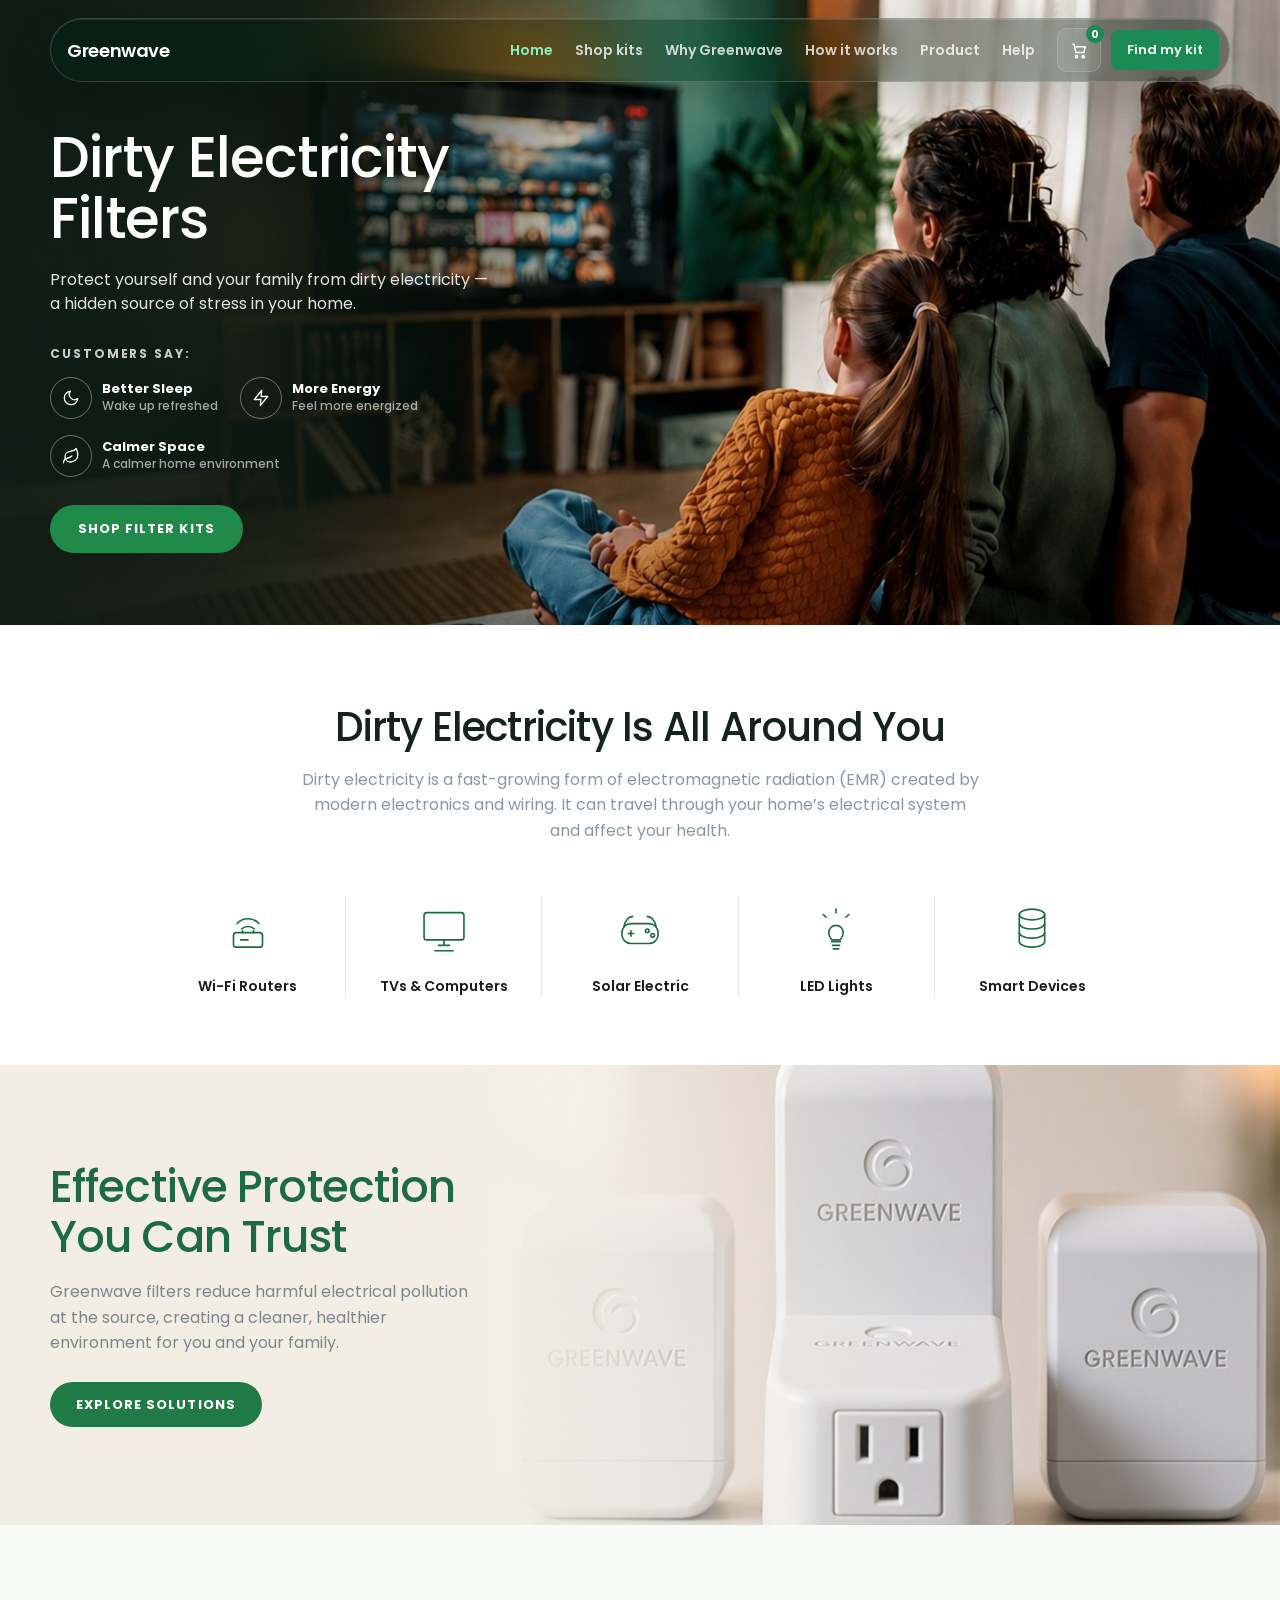
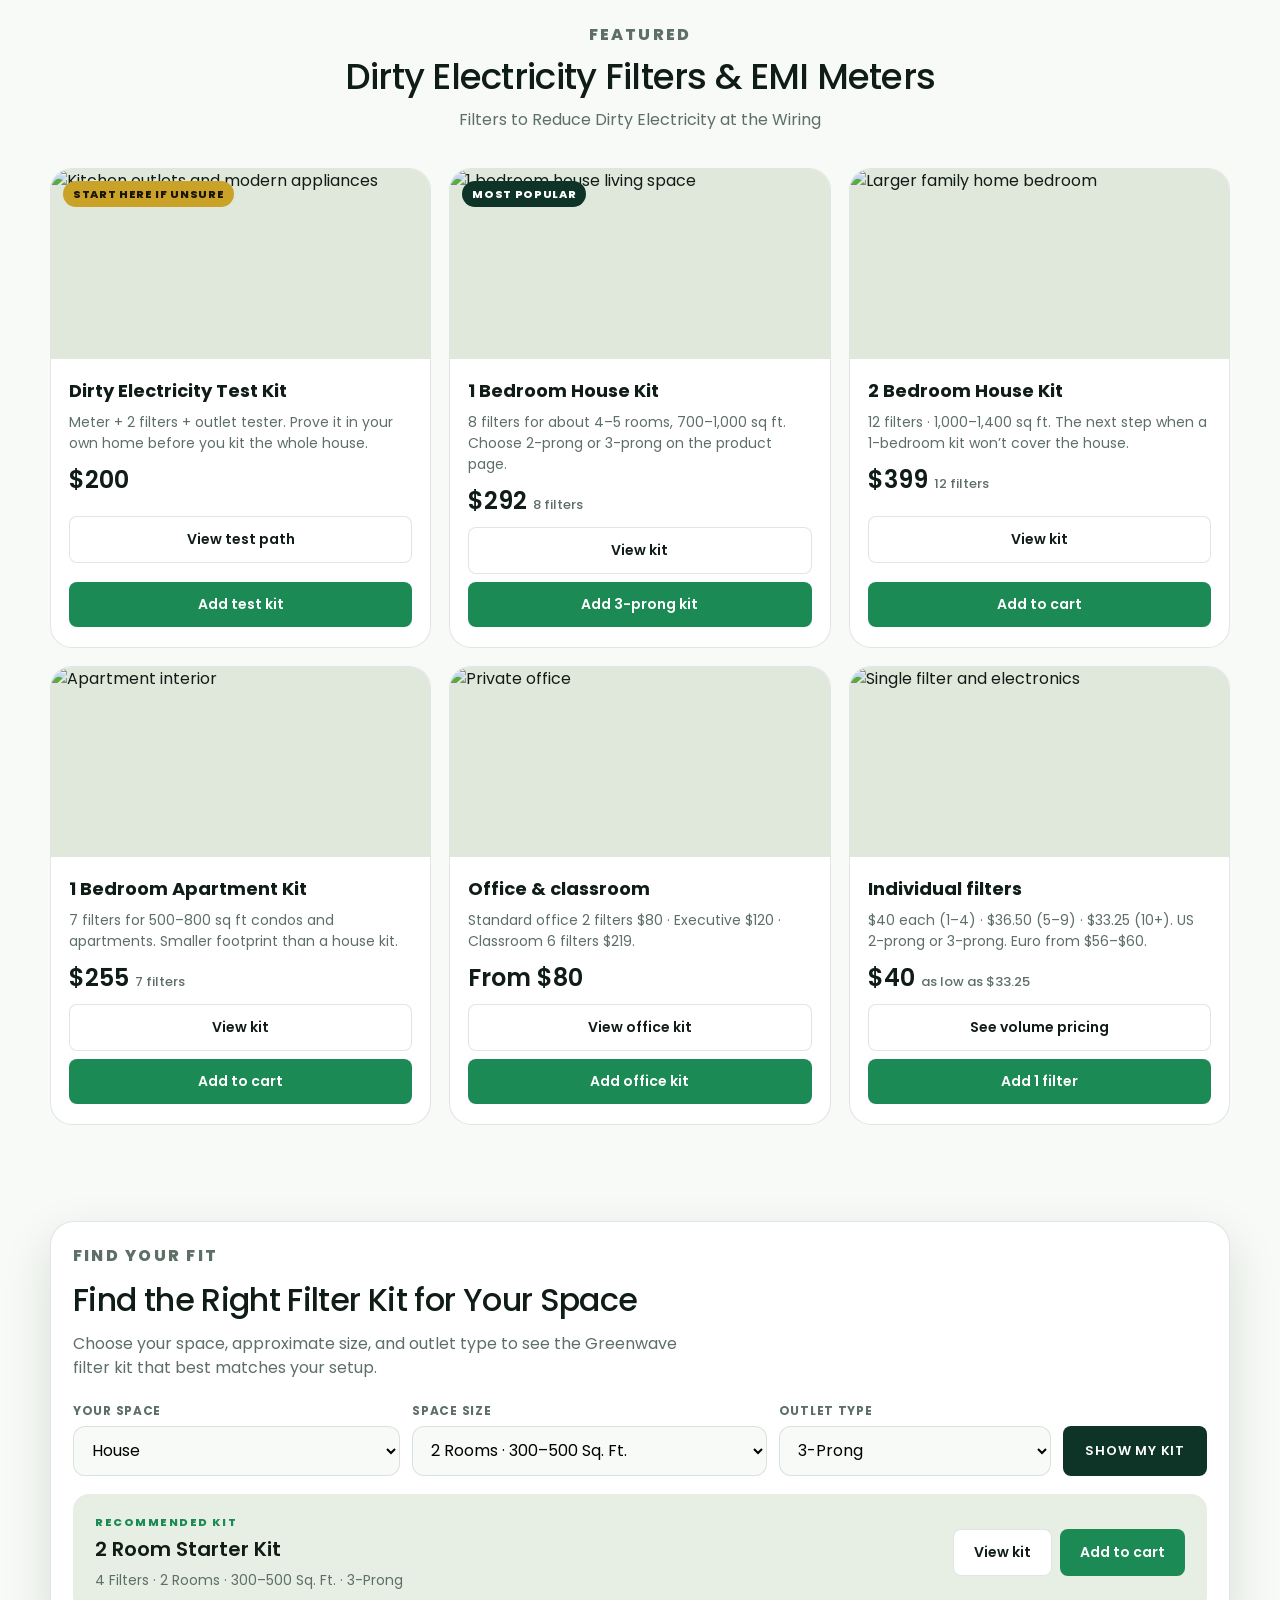
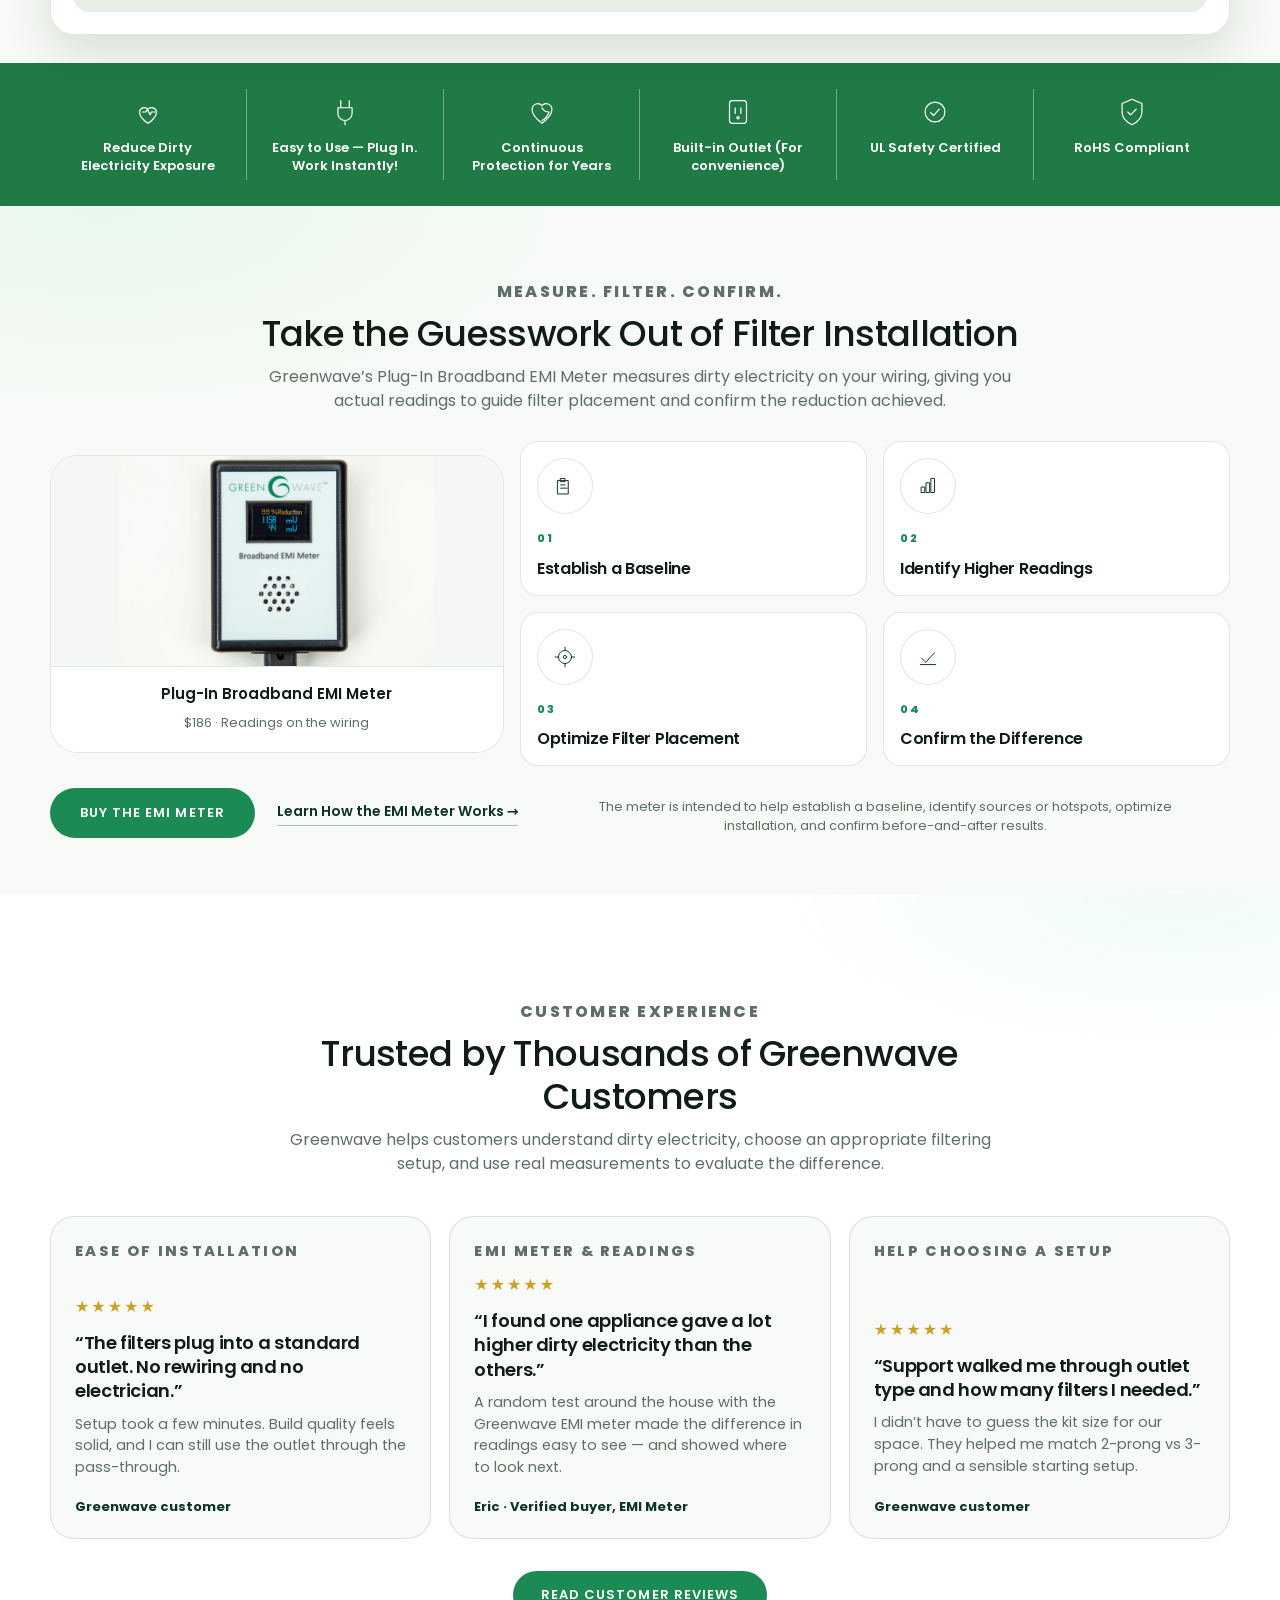
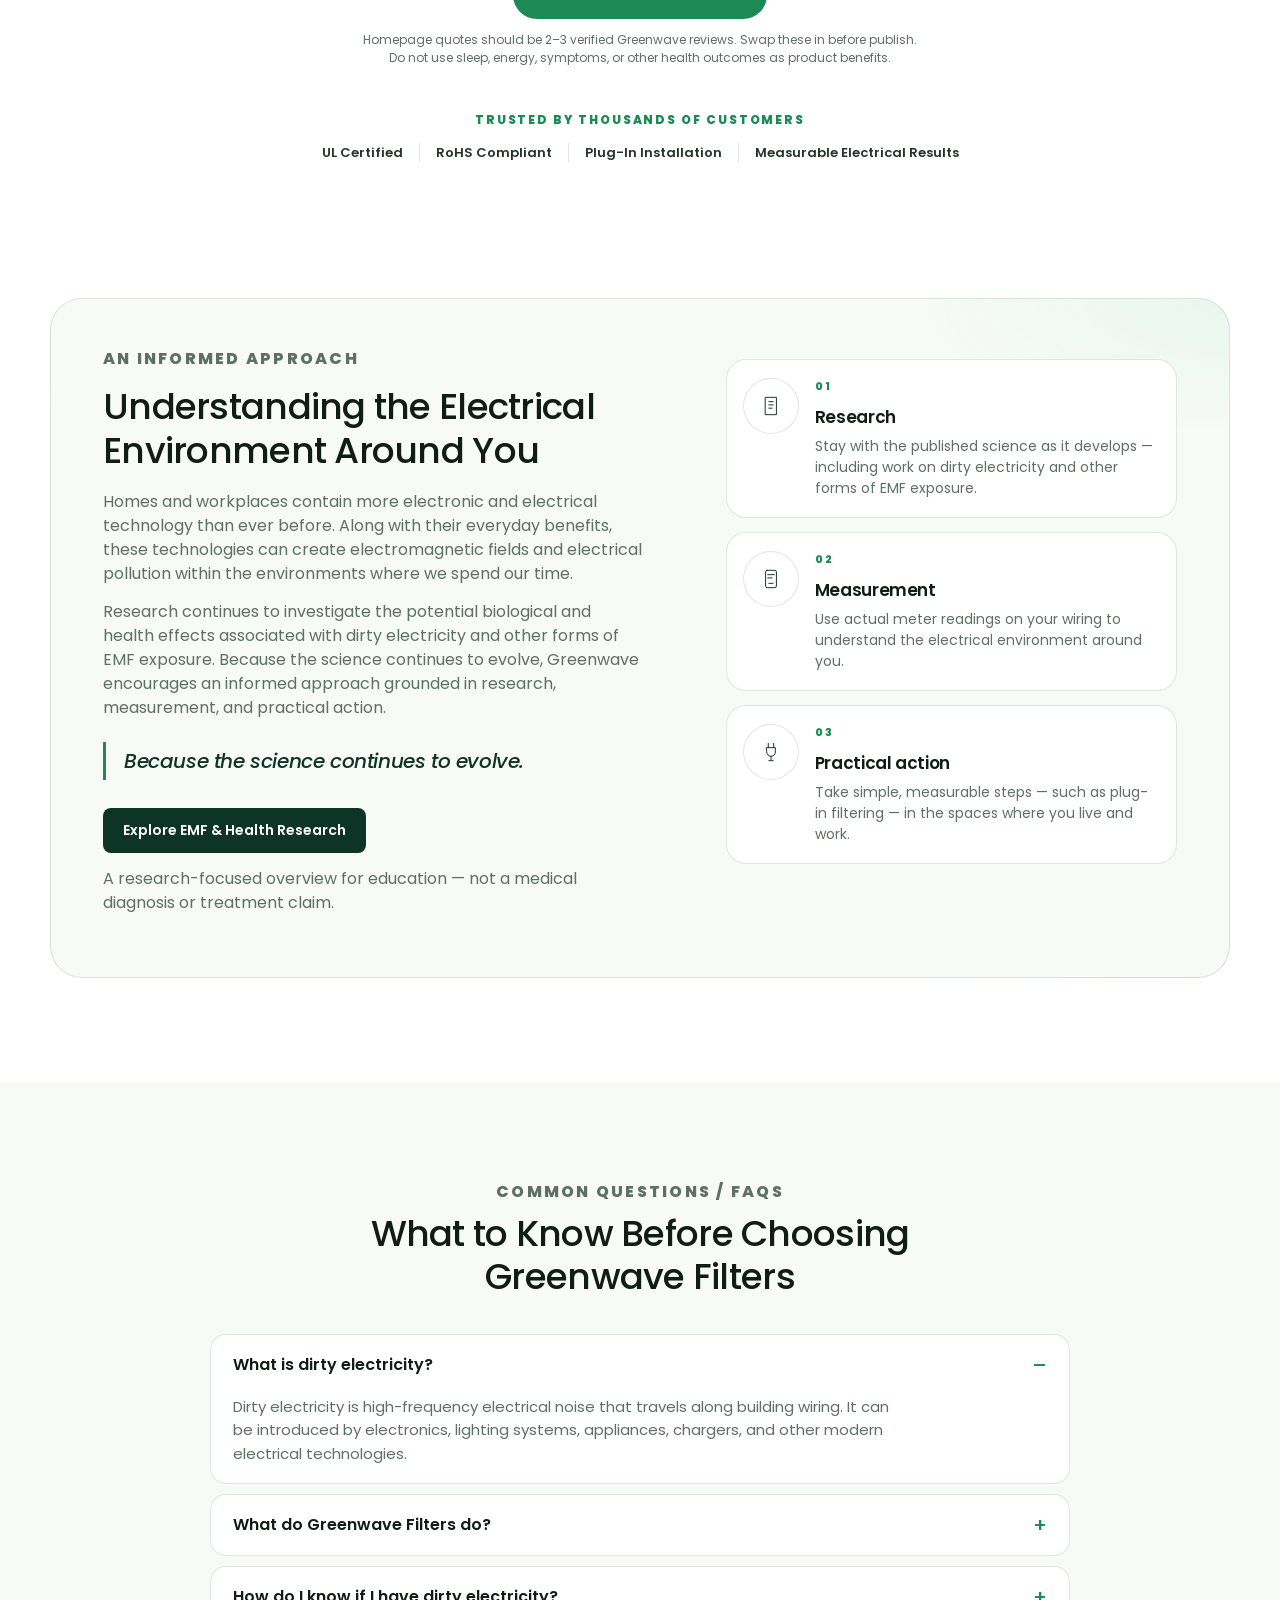
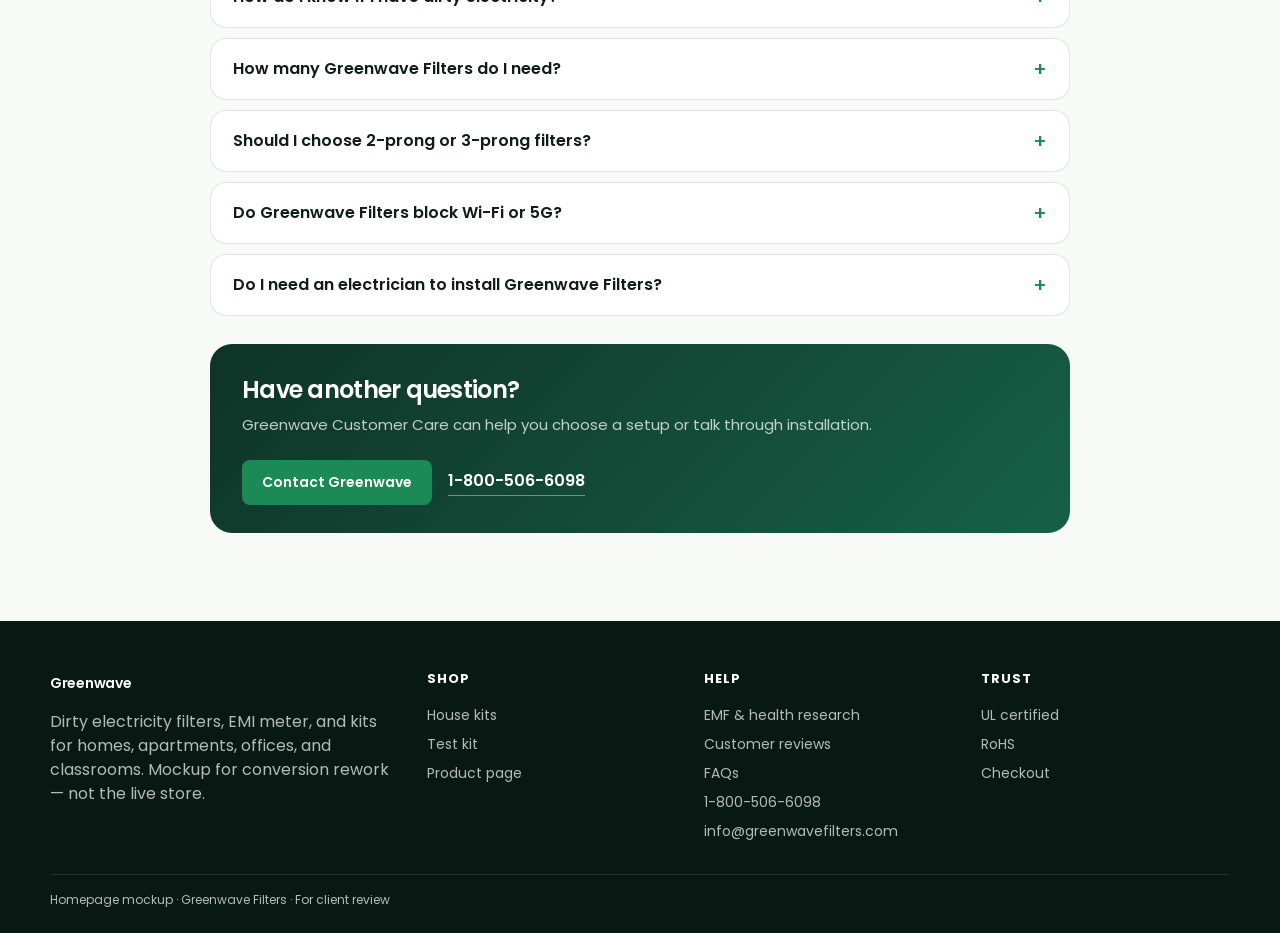
==== commit 8e7594e9: "Update copy homepage from staging review: hero heading, lighter type, Featured shop, measure before " ====
--- a/copy/index.html
+++ b/copy/index.html
@@ -3,12 +3,14 @@
 <head>
   <meta charset="UTF-8">
   <meta name="viewport" content="width=device-width, initial-scale=1">
+  <script>if(location.pathname==="/copy"||location.pathname.indexOf("/copy/")===0)document.write('<base href="/copy/">');</script>
   <title>Greenwave Filters — Dirty Electricity Filters | Homepage Mockup</title>
   <meta name="description" content="Plug-in dirty electricity filters for homes, apartments, offices, and classrooms. Measure with the EMI meter. UL certified.">
   <link rel="preconnect" href="https://fonts.googleapis.com">
   <link rel="preconnect" href="https://fonts.gstatic.com" crossorigin>
   <link href="https://fonts.googleapis.com/css2?family=Poppins:ital,wght@0,400;0,500;0,600;0,700;1,400;1,500&display=swap" rel="stylesheet">
   <link rel="stylesheet" href="greenwave-mockup.css">
+  <link rel="stylesheet" href="/copy/greenwave-mockup.css">
 </head>
 <body>
   <a class="skip" href="#main">Skip to content</a>
@@ -47,7 +49,7 @@
       <img class="hero-family-photo" src="greenwave-hero-family-hd.jpg" alt="A family watching television together at home">
       <div class="hero-family-shade" aria-hidden="true"></div>
       <div class="wrap hero-family-copy">
-        <h1>Your electrical environment matters</h1>
+        <h1>Dirty Electricity Filters</h1>
         <p class="lede">Protect yourself and your family from dirty electricity — a hidden source of stress in your home.</p>
         <div class="hero-says">
           <p class="hero-says-kicker">Customers say:</p>
@@ -131,8 +133,8 @@
     <section class="section" id="shop">
       <div class="wrap">
         <div class="section-head">
-          <p class="eyebrow">Shop</p>
-          <h2>Dirty Electricity Filters</h2>
+          <p class="eyebrow">Featured</p>
+          <h2>Dirty Electricity Filters &amp; EMI Meters</h2>
           <p>Filters to Reduce Dirty Electricity at the Wiring</p>
         </div>
         <div class="shop-grid">
@@ -277,6 +279,63 @@
       </ul>
     </section>
 
+    <section class="section measure" id="measure">
+      <div class="wrap">
+        <div class="section-head measure-head" data-reveal>
+          <p class="eyebrow">Measure. Filter. Confirm.</p>
+          <h2>Take the Guesswork Out of Filter Installation</h2>
+          <p>Greenwave’s Plug-In Broadband EMI Meter measures dirty electricity on your wiring, giving you actual readings to guide filter placement and confirm the reduction achieved.</p>
+        </div>
+
+        <div class="measure-layout">
+          <figure class="measure-photo" data-reveal>
+            <img src="greenwave-emi-meter.jpg" alt="Greenwave Plug-In Broadband EMI Meter showing millivolt readings">
+            <figcaption class="measure-tag">
+              <b>Plug-In Broadband EMI Meter</b>
+              <span>$186 · Readings on the wiring</span>
+            </figcaption>
+          </figure>
+
+          <div class="measure-grid">
+            <article class="measure-card" data-reveal>
+              <span class="why-icon" aria-hidden="true">
+                <svg viewBox="0 0 48 48"><path d="M10 38V14h20v24z"/><path d="M16 10h8v6h-8z"/><path d="M16 22h8M16 28h12"/></svg>
+              </span>
+              <span class="why-kicker">01</span>
+              <h3>Establish a Baseline</h3>
+            </article>
+            <article class="measure-card" data-reveal>
+              <span class="why-icon" aria-hidden="true">
+                <svg viewBox="0 0 48 48"><path d="M12 36h6V26h-6zM21 36h6V18h-6zM30 36h6V10h-6z"/></svg>
+              </span>
+              <span class="why-kicker">02</span>
+              <h3>Identify Higher Readings</h3>
+            </article>
+            <article class="measure-card" data-reveal>
+              <span class="why-icon" aria-hidden="true">
+                <svg viewBox="0 0 48 48"><circle cx="24" cy="24" r="12"/><circle cx="24" cy="24" r="3"/><path d="M24 6v6M24 36v6M6 24h6M36 24h6"/></svg>
+              </span>
+              <span class="why-kicker">03</span>
+              <h3>Optimize Filter Placement</h3>
+            </article>
+            <article class="measure-card" data-reveal>
+              <span class="why-icon" aria-hidden="true">
+                <svg viewBox="0 0 48 48"><path d="M12 26l8 8 16-18"/><path d="M10 38h28"/></svg>
+              </span>
+              <span class="why-kicker">04</span>
+              <h3>Confirm the Difference</h3>
+            </article>
+          </div>
+        </div>
+
+        <div class="measure-cta" data-reveal>
+          <button class="btn btn-primary btn-glow" type="button" data-quick-add='{"id":"meter","name":"Broadband EMI Meter","price":186,"prong":"3","qty":1}'>Buy the EMI Meter</button>
+          <a class="approach-link measure-link" href="greenwave-product-mockup.html?kit=test">Learn How the EMI Meter Works <span aria-hidden="true">→</span></a>
+          <p class="measure-note">The meter is intended to help establish a baseline, identify sources or hotspots, optimize installation, and confirm before-and-after results.</p>
+        </div>
+      </div>
+    </section>
+
     <section class="section experience" id="reviews">
       <div class="wrap">
         <div class="section-head experience-head" data-reveal>
@@ -322,63 +381,6 @@
             <li>Plug-In Installation</li>
             <li>Measurable Electrical Results</li>
           </ul>
-        </div>
-      </div>
-    </section>
-
-    <section class="section measure" id="measure">
-      <div class="wrap">
-        <div class="section-head measure-head" data-reveal>
-          <p class="eyebrow">Measure. Filter. Confirm.</p>
-          <h2>Take the Guesswork Out of Filter Installation</h2>
-          <p>Greenwave’s Plug-In Broadband EMI Meter measures dirty electricity on your wiring, giving you actual readings to guide filter placement and confirm the reduction achieved.</p>
-        </div>
-
-        <div class="measure-layout">
-          <figure class="measure-photo" data-reveal>
-            <img src="greenwave-emi-meter.jpg" alt="Greenwave Plug-In Broadband EMI Meter showing millivolt readings">
-            <figcaption class="measure-tag">
-              <b>Plug-In Broadband EMI Meter</b>
-              <span>$186 · Readings on the wiring</span>
-            </figcaption>
-          </figure>
-
-          <div class="measure-grid">
-            <article class="measure-card" data-reveal>
-              <span class="why-icon" aria-hidden="true">
-                <svg viewBox="0 0 48 48"><path d="M10 38V14h20v24z"/><path d="M16 10h8v6h-8z"/><path d="M16 22h8M16 28h12"/></svg>
-              </span>
-              <span class="why-kicker">01</span>
-              <h3>Establish a Baseline</h3>
-            </article>
-            <article class="measure-card" data-reveal>
-              <span class="why-icon" aria-hidden="true">
-                <svg viewBox="0 0 48 48"><path d="M12 36h6V26h-6zM21 36h6V18h-6zM30 36h6V10h-6z"/></svg>
-              </span>
-              <span class="why-kicker">02</span>
-              <h3>Identify Higher Readings</h3>
-            </article>
-            <article class="measure-card" data-reveal>
-              <span class="why-icon" aria-hidden="true">
-                <svg viewBox="0 0 48 48"><circle cx="24" cy="24" r="12"/><circle cx="24" cy="24" r="3"/><path d="M24 6v6M24 36v6M6 24h6M36 24h6"/></svg>
-              </span>
-              <span class="why-kicker">03</span>
-              <h3>Optimize Filter Placement</h3>
-            </article>
-            <article class="measure-card" data-reveal>
-              <span class="why-icon" aria-hidden="true">
-                <svg viewBox="0 0 48 48"><path d="M12 26l8 8 16-18"/><path d="M10 38h28"/></svg>
-              </span>
-              <span class="why-kicker">04</span>
-              <h3>Confirm the Difference</h3>
-            </article>
-          </div>
-        </div>
-
-        <div class="measure-cta" data-reveal>
-          <button class="btn btn-primary btn-glow" type="button" data-quick-add='{"id":"meter","name":"Broadband EMI Meter","price":186,"prong":"3","qty":1}'>Buy the EMI Meter</button>
-          <a class="approach-link measure-link" href="greenwave-product-mockup.html?kit=test">Learn How the EMI Meter Works <span aria-hidden="true">→</span></a>
-          <p class="measure-note">The meter is intended to help establish a baseline, identify sources or hotspots, optimize installation, and confirm before-and-after results.</p>
         </div>
       </div>
     </section>
--- a/copy/greenwave-mockup.css
+++ b/copy/greenwave-mockup.css
@@ -267,9 +267,10 @@
   z-index: 1;
 }
 .hero-family h1 {
-  font-size: clamp(42px, 4.8vw, 68px);
-  font-weight: 700;
-  line-height: 1.02;
+  font-size: clamp(38px, 4.4vw, 58px);
+  font-weight: 500;
+  line-height: 1.08;
+  letter-spacing: -0.02em;
   max-width: 520px;
   margin-bottom: 18px;
 }
@@ -299,10 +300,10 @@
   padding: 78px 0 68px;
 }
 .around h2 {
-  font-size: clamp(32px, 4vw, 44px);
-  font-weight: 700;
-  letter-spacing: -0.03em;
-  line-height: 1.15;
+  font-size: clamp(28px, 3.4vw, 40px);
+  font-weight: 500;
+  letter-spacing: -0.02em;
+  line-height: 1.2;
   margin: 0 auto 16px;
   max-width: 760px;
 }
@@ -383,10 +384,10 @@
 .protect-copy { max-width: 460px; }
 .protect h2 {
   color: #1d6b43;
-  font-size: clamp(36px, 4.2vw, 52px);
-  font-weight: 700;
-  line-height: 1.08;
-  letter-spacing: -0.03em;
+  font-size: clamp(30px, 3.6vw, 44px);
+  font-weight: 500;
+  line-height: 1.15;
+  letter-spacing: -0.02em;
   margin: 0 0 16px;
 }
 .protect p {
@@ -532,7 +533,7 @@
   background: #fff; border-radius: 24px; padding: 22px;
   box-shadow: var(--shadow); border: 1px solid var(--line);
 }
-.finder-box h2 { font-family: Poppins, sans-serif; font-size: clamp(26px, 3vw, 34px); margin-bottom: 8px; font-weight: 600; letter-spacing: -0.03em; }
+.finder-box h2 { font-family: Poppins, sans-serif; font-size: clamp(24px, 2.8vw, 32px); margin-bottom: 8px; font-weight: 500; letter-spacing: -0.02em; }
 .finder-box > .eyebrow { margin-bottom: 8px; }
 .finder-box > p { color: var(--muted); font-size: 16px; margin-bottom: 22px; max-width: 640px; }
 .finder-row { display: grid; grid-template-columns: 1.2fr 1.3fr 1fr auto; gap: 12px; align-items: end; }
@@ -569,7 +570,8 @@
 /* ── Sections ── */
 .section { padding: 88px 0; }
 .section-head { max-width: 640px; margin-bottom: 36px; }
-.section-head h2 { font-family: Poppins, sans-serif; font-size: clamp(28px, 3.2vw, 40px); letter-spacing: -0.03em; line-height: 1.15; font-weight: 600; }
+#shop .section-head { max-width: 720px; margin-left: auto; margin-right: auto; text-align: center; }
+.section-head h2 { font-family: Poppins, sans-serif; font-size: clamp(26px, 3vw, 36px); letter-spacing: -0.02em; line-height: 1.2; font-weight: 500; }
 .section-head p { color: var(--muted); margin-top: 10px; font-size: 16px; }
 .eyebrow { color: var(--leaf); font-size: 12px; font-weight: 800; letter-spacing: .14em; text-transform: uppercase; margin-bottom: 8px; }
 
@@ -1365,10 +1367,10 @@
   border: 1px solid var(--line);
 }
 .informed-copy h2 {
-  font-size: clamp(28px, 3.2vw, 40px);
-  letter-spacing: -.03em;
-  line-height: 1.15;
-  font-weight: 600;
+  font-size: clamp(26px, 3vw, 36px);
+  letter-spacing: -.02em;
+  line-height: 1.2;
+  font-weight: 500;
   margin-bottom: 18px;
 }
 .informed-copy > p {
@@ -1684,10 +1686,10 @@
 .closer-inner { position: relative; z-index: 1; max-width: 760px; }
 .closer .eyebrow { color: var(--mint-2); }
 .closer h2 {
-  font-size: clamp(34px, 5vw, 56px);
-  letter-spacing: -.04em;
-  line-height: 1.12;
-  font-weight: 600;
+  font-size: clamp(30px, 4.2vw, 46px);
+  letter-spacing: -.02em;
+  line-height: 1.18;
+  font-weight: 500;
   margin-bottom: 18px;
 }
 .closer h2 em {
--- a/copy/greenwave-mockup.css
+++ b/copy/greenwave-mockup.css
@@ -267,9 +267,10 @@
   z-index: 1;
 }
 .hero-family h1 {
-  font-size: clamp(42px, 4.8vw, 68px);
-  font-weight: 700;
-  line-height: 1.02;
+  font-size: clamp(38px, 4.4vw, 58px);
+  font-weight: 500;
+  line-height: 1.08;
+  letter-spacing: -0.02em;
   max-width: 520px;
   margin-bottom: 18px;
 }
@@ -299,10 +300,10 @@
   padding: 78px 0 68px;
 }
 .around h2 {
-  font-size: clamp(32px, 4vw, 44px);
-  font-weight: 700;
-  letter-spacing: -0.03em;
-  line-height: 1.15;
+  font-size: clamp(28px, 3.4vw, 40px);
+  font-weight: 500;
+  letter-spacing: -0.02em;
+  line-height: 1.2;
   margin: 0 auto 16px;
   max-width: 760px;
 }
@@ -383,10 +384,10 @@
 .protect-copy { max-width: 460px; }
 .protect h2 {
   color: #1d6b43;
-  font-size: clamp(36px, 4.2vw, 52px);
-  font-weight: 700;
-  line-height: 1.08;
-  letter-spacing: -0.03em;
+  font-size: clamp(30px, 3.6vw, 44px);
+  font-weight: 500;
+  line-height: 1.15;
+  letter-spacing: -0.02em;
   margin: 0 0 16px;
 }
 .protect p {
@@ -532,7 +533,7 @@
   background: #fff; border-radius: 24px; padding: 22px;
   box-shadow: var(--shadow); border: 1px solid var(--line);
 }
-.finder-box h2 { font-family: Poppins, sans-serif; font-size: clamp(26px, 3vw, 34px); margin-bottom: 8px; font-weight: 600; letter-spacing: -0.03em; }
+.finder-box h2 { font-family: Poppins, sans-serif; font-size: clamp(24px, 2.8vw, 32px); margin-bottom: 8px; font-weight: 500; letter-spacing: -0.02em; }
 .finder-box > .eyebrow { margin-bottom: 8px; }
 .finder-box > p { color: var(--muted); font-size: 16px; margin-bottom: 22px; max-width: 640px; }
 .finder-row { display: grid; grid-template-columns: 1.2fr 1.3fr 1fr auto; gap: 12px; align-items: end; }
@@ -569,7 +570,8 @@
 /* ── Sections ── */
 .section { padding: 88px 0; }
 .section-head { max-width: 640px; margin-bottom: 36px; }
-.section-head h2 { font-family: Poppins, sans-serif; font-size: clamp(28px, 3.2vw, 40px); letter-spacing: -0.03em; line-height: 1.15; font-weight: 600; }
+#shop .section-head { max-width: 720px; margin-left: auto; margin-right: auto; text-align: center; }
+.section-head h2 { font-family: Poppins, sans-serif; font-size: clamp(26px, 3vw, 36px); letter-spacing: -0.02em; line-height: 1.2; font-weight: 500; }
 .section-head p { color: var(--muted); margin-top: 10px; font-size: 16px; }
 .eyebrow { color: var(--leaf); font-size: 12px; font-weight: 800; letter-spacing: .14em; text-transform: uppercase; margin-bottom: 8px; }
 
@@ -1365,10 +1367,10 @@
   border: 1px solid var(--line);
 }
 .informed-copy h2 {
-  font-size: clamp(28px, 3.2vw, 40px);
-  letter-spacing: -.03em;
-  line-height: 1.15;
-  font-weight: 600;
+  font-size: clamp(26px, 3vw, 36px);
+  letter-spacing: -.02em;
+  line-height: 1.2;
+  font-weight: 500;
   margin-bottom: 18px;
 }
 .informed-copy > p {
@@ -1684,10 +1686,10 @@
 .closer-inner { position: relative; z-index: 1; max-width: 760px; }
 .closer .eyebrow { color: var(--mint-2); }
 .closer h2 {
-  font-size: clamp(34px, 5vw, 56px);
-  letter-spacing: -.04em;
-  line-height: 1.12;
-  font-weight: 600;
+  font-size: clamp(30px, 4.2vw, 46px);
+  letter-spacing: -.02em;
+  line-height: 1.18;
+  font-weight: 500;
   margin-bottom: 18px;
 }
 .closer h2 em {
